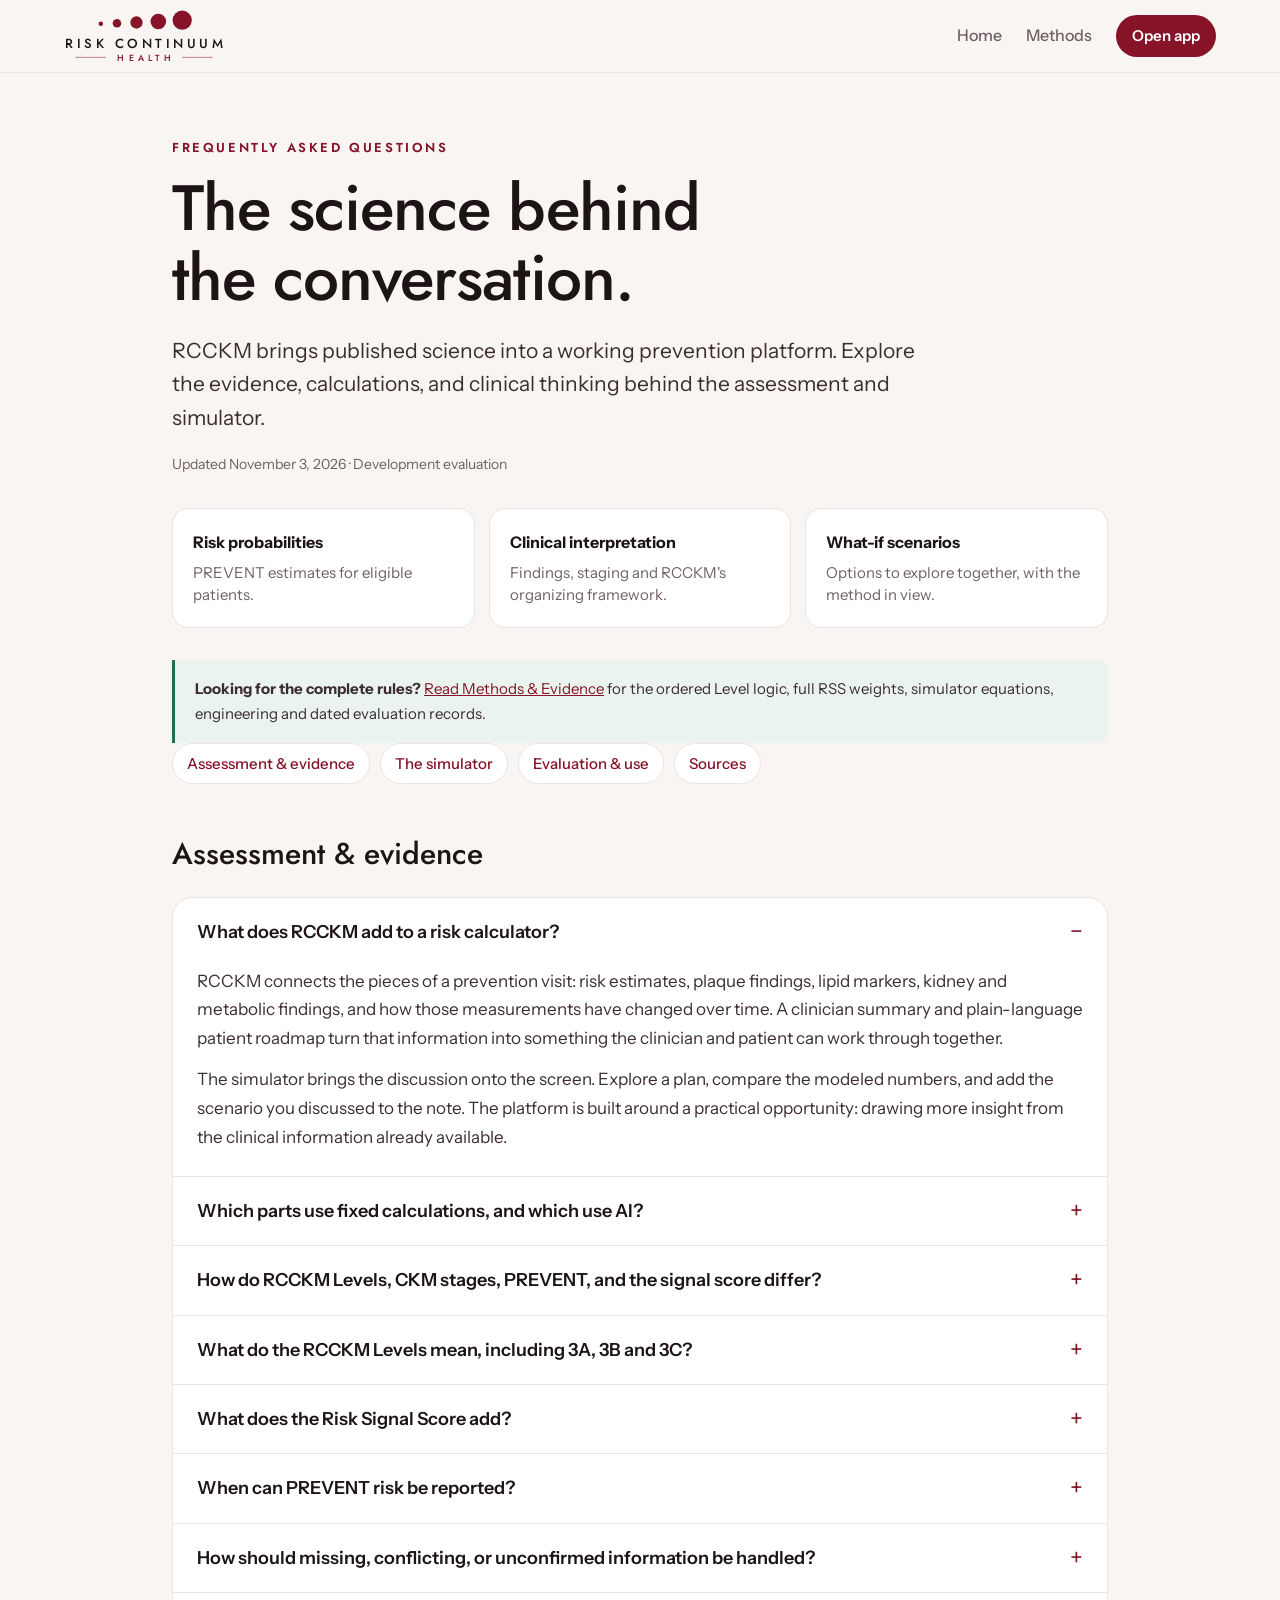
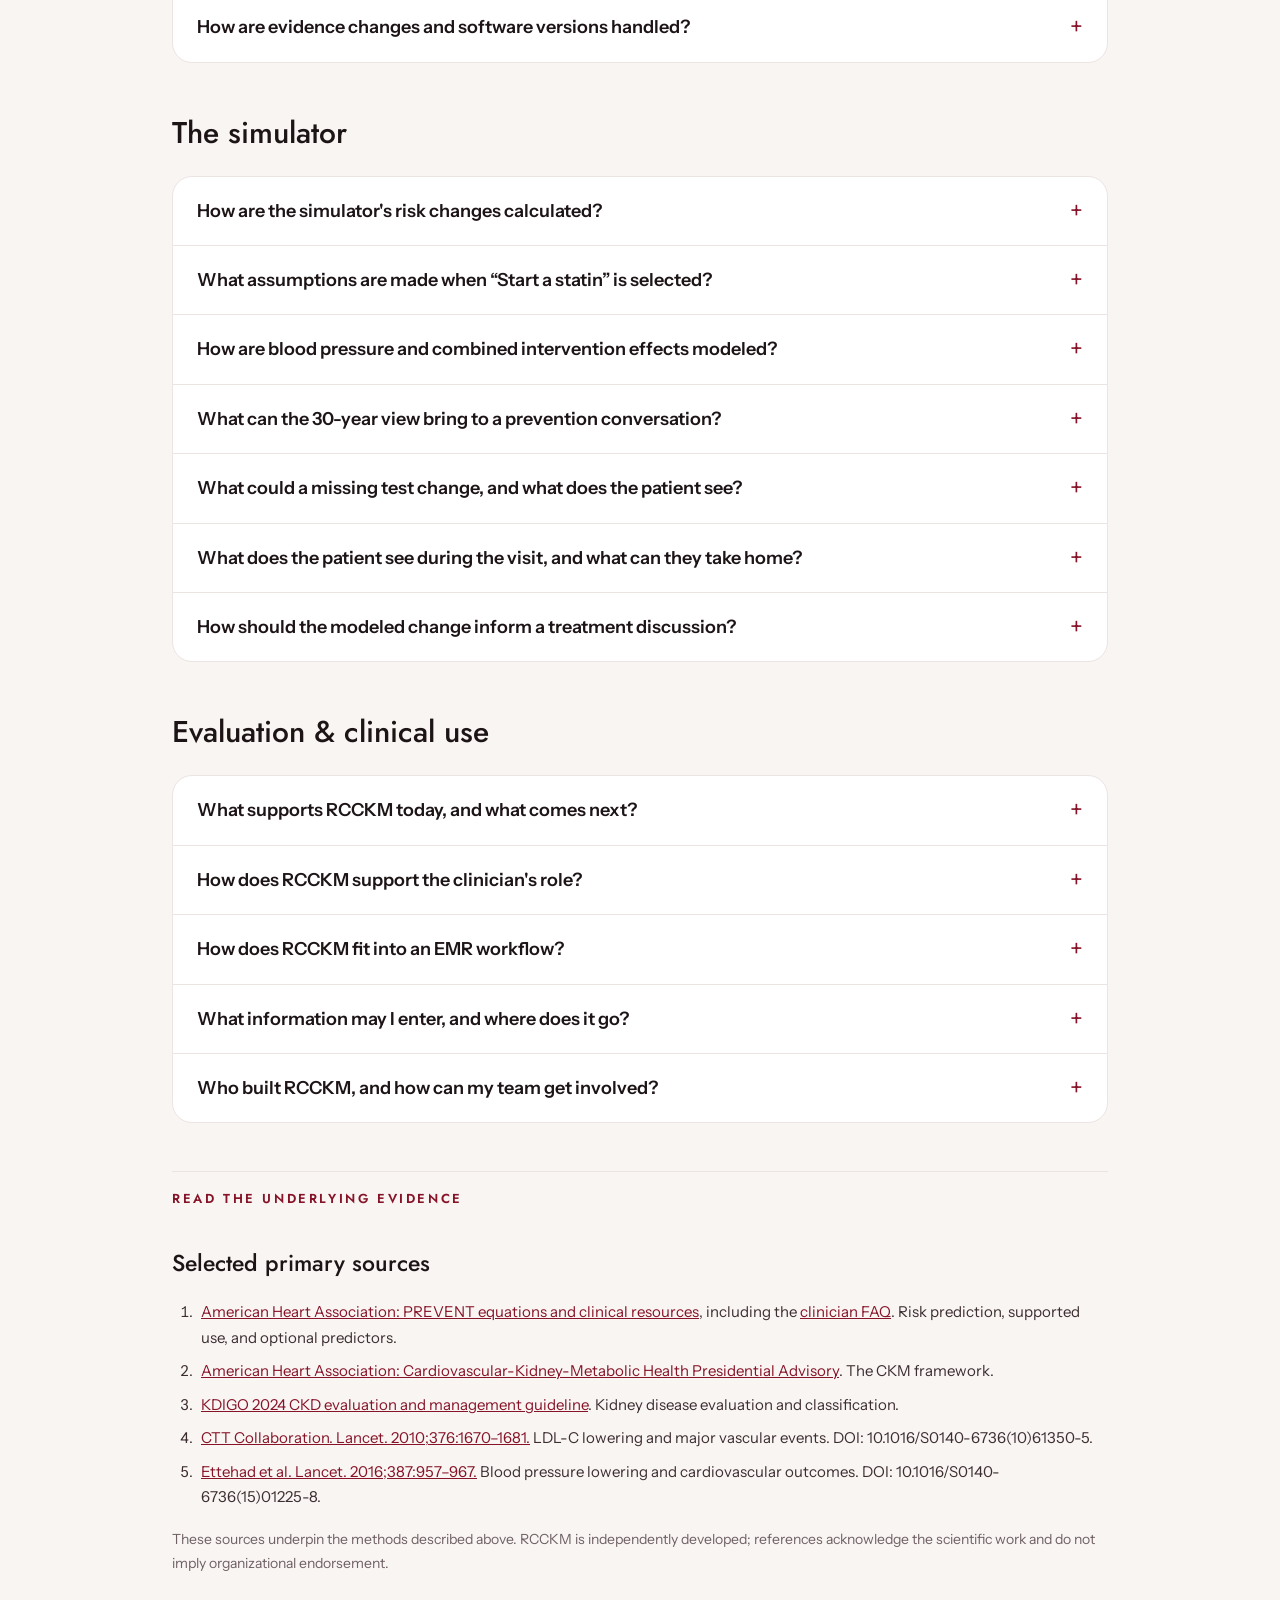
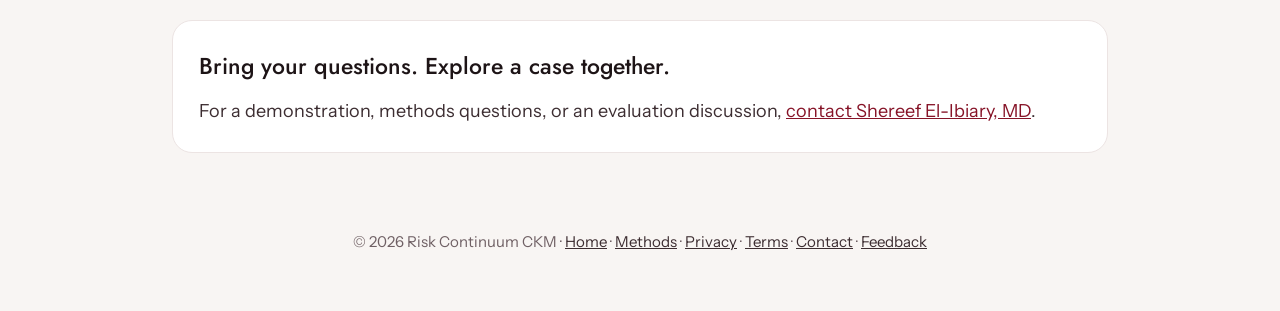
==== faq.html @ e8cc7b42 "Showcase the patient view; refresh methods v1.3 and fix stale copy Landing page - New "Show patient"" ====
<!DOCTYPE html>
<html lang="en">
<head>
  <meta charset="UTF-8" />
  <meta name="viewport" content="width=device-width, initial-scale=1.0" />
  <title>FAQs: Methods, Evidence &amp; Clinical Use · Risk Continuum CKM</title>
  <meta name="description" content="How RCCKM calculates risk, models prevention scenarios, handles missing information, and supports clinician review. Sources, assumptions and the current evaluation status." />
  <meta name="theme-color" content="#F8F5F3" />
  <link rel="icon" href="assets/brand/risk-continuum/favicon.svg" type="image/svg+xml" />
  <link rel="icon" href="assets/brand/risk-continuum/favicon-32.png" sizes="32x32" type="image/png" />
  <link rel="apple-touch-icon" href="assets/brand/risk-continuum/apple-touch-icon.png" />
  <link rel="preconnect" href="https://fonts.googleapis.com" />
  <link rel="preconnect" href="https://fonts.gstatic.com" crossorigin />
  <link href="https://fonts.googleapis.com/css2?family=Jost:wght@400;500;600&amp;family=Instrument+Sans:wght@400;500;600;700&amp;display=swap" rel="stylesheet" />
  <link rel="stylesheet" href="legal.css" />
  <link rel="stylesheet" href="faq.css" />
  <script src="faq.js" defer></script>
</head>
<body>
<header class="top">
  <div class="wrap">
    <a href="/" aria-label="Risk Continuum Health home"><svg class="logo" viewBox="0 0 900 300" aria-hidden="true"><use href="#rc-logo"/></svg></a>
    <nav aria-label="Main navigation"><a class="back" href="/">Home</a><a class="back" href="methods.html">Methods</a><a class="open-app" href="https://app.riskcontinuum.health/">Open app</a></nav>
  </div>
</header>

<main class="faq-main">
  <div class="faq-intro">
    <p class="eyebrow">Frequently asked questions</p>
    <h1>The science behind<br />the conversation.</h1>
    <p class="lede">RCCKM brings published science into a working prevention platform. Explore the evidence, calculations, and clinical thinking behind the assessment and simulator.</p>
    <p class="faq-updated">Updated November 3, 2026 · Development evaluation</p>
  </div>
  <div class="faq-map" aria-label="Three complementary views">
    <div><b>Risk probabilities</b><p>PREVENT estimates for eligible patients.</p></div>
    <div><b>Clinical interpretation</b><p>Findings, staging and RCCKM's organizing framework.</p></div>
    <div><b>What-if scenarios</b><p>Options to explore together, with the method in view.</p></div>
  </div>
  <aside class="faq-note"><strong>Looking for the complete rules?</strong> <a href="methods.html">Read Methods &amp; Evidence</a> for the ordered Level logic, full RSS weights, simulator equations, engineering and dated evaluation records.</aside>
  <nav class="faq-jump" aria-label="FAQ topics"><a href="#assessment">Assessment &amp; evidence</a><a href="#simulator">The simulator</a><a href="#clinical-use">Evaluation &amp; use</a><a href="#sources">Sources</a></nav>

  <section class="faq-group" id="assessment" aria-labelledby="assessment-heading">
    <h2 id="assessment-heading">Assessment &amp; evidence</h2>
    <div class="faq-list">
      <details id="what-rcckm-adds" open>
        <summary>What does RCCKM add to a risk calculator?</summary>
        <div class="faq-answer"><p>RCCKM connects the pieces of a prevention visit: risk estimates, plaque findings, lipid markers, kidney and metabolic findings, and how those measurements have changed over time. A clinician summary and plain-language patient roadmap turn that information into something the clinician and patient can work through together.</p><p>The simulator brings the discussion onto the screen. Explore a plan, compare the modeled numbers, and add the scenario you discussed to the note. The platform is built around a practical opportunity: drawing more insight from the clinical information already available.</p></div>
      </details>
      <details id="deterministic-and-ai">
        <summary>Which parts use fixed calculations, and which use AI?</summary>
        <div class="faq-answer"><p>The core assessment runs on a rule-based parser, published risk equations, and explicit clinical rules. The same confirmed inputs and software version follow the same calculation and decision logic. That makes the assessment reproducible and gives reviewers a defined method to examine.</p><p>Optional AI-generated commentary, such as the Clinical Pearl, adds a separately labeled perspective. Clinicians review that commentary independently, confirm the worksheet, and approve the assessment before using it.</p></div>
      </details>
      <details id="levels-stages-and-risk">
        <summary>How do RCCKM Levels, CKM stages, PREVENT, and the signal score differ?</summary>
        <div class="faq-answer"><p>RCCKM presents complementary views of the patient's prevention picture:</p><ul><li><strong>PREVENT</strong> supplies population-based event probabilities for eligible patients.</li><li><strong>AHA CKM staging</strong> describes the cardiovascular, kidney, and metabolic disease framework.</li><li><strong>KDIGO classification</strong> describes kidney disease using kidney function and albuminuria.</li><li><strong>RCCKM Levels</strong> organize measured disease and actionable findings into the platform's clinical interpretation framework.</li><li><strong>Risk Signal Score (RSS)</strong> makes selected contributors to risk burden visible by giving each a fixed number of points.</li></ul><p>The Levels and RSS are RCCKM-specific frameworks to be evaluated in their own right. Read RSS as a points tally of risk burden and use PREVENT for event probabilities. See the <a href="#source-prevent">PREVENT</a>, <a href="#source-ckm">CKM</a>, and <a href="#source-kdigo">KDIGO</a> sources.</p></div>
      </details>
      <details id="rcckm-categories">
        <summary>What do the RCCKM Levels mean, including 3A, 3B and 3C?</summary>
        <div class="faq-answer">
          <p>A Level names the clinical pattern identified by the engine, as in <strong>Level 3B | Actionable drivers</strong>.</p>
          <table class="category-table">
            <caption>RCCKM Levels and their engine-defined pattern names</caption>
            <thead><tr><th scope="col">Level</th><th scope="col">Pattern, and what it means</th></tr></thead>
            <tbody>
              <tr><th scope="row">1</th><td>No signals found<span class="plain">No early cardiometabolic, kidney or plaque finding on the available data.</span></td></tr>
              <tr><th scope="row">2A</th><td>One early signal<span class="plain">One mild signal, such as A1c 5.7&ndash;6.4% or ApoB 80&ndash;99, or a kidney finding that needs confirming.</span></td></tr>
              <tr><th scope="row">2B</th><td>Several early signals<span class="plain">Two or more mild signals, none yet calling for treatment.</span></td></tr>
              <tr><th scope="row">3A</th><td>High long-term risk<span class="plain">One treatment-relevant factor on its own, such as high 30-year PREVENT risk (ages 30&ndash;59), LDL-C 160&ndash;189, ApoB &ge;120 or current smoking.</span></td></tr>
              <tr><th scope="row">3B</th><td>Actionable drivers<span class="plain">Several actionable drivers together, or a clear treatment pathway such as severe hypercholesterolemia, with no plaque measured.</span></td></tr>
              <tr><th scope="row">3C</th><td>Compounding drivers<span class="plain">The 3B pattern plus diabetes, a kidney finding, or 10-year PREVENT ASCVD &ge;5%.</span></td></tr>
              <tr><th scope="row">4</th><td>Plaque present<span class="plain">Coronary calcium above 0 and below 300.</span></td></tr>
              <tr><th scope="row">5</th><td>Advanced plaque or disease<span class="plain">Clinical ASCVD, heart failure, or coronary calcium of 300 or more.</span></td></tr>
            </tbody>
          </table>
          <p>The landing page uses different demo patients. The 52-year-old woman in the simulator is Level 3B, Actionable drivers. The 58-year-old man in the walkthrough is Level 3C, Compounding drivers. Each sample keeps its own engine-assigned Level.</p>
          <p>PREVENT supplies event probabilities for eligible patients. CKM staging and KDIGO classification use their own frameworks. A Level may remain incomplete when required information is missing; unmeasured plaque remains unmeasured.</p>
        </div>
      </details>
      <details id="risk-signal-score">
        <summary>What does the Risk Signal Score add?</summary>
        <div class="faq-answer"><p>Risk Signal Score (RSS) adds up selected contributors, each worth a fixed number of points. The displayed score equals the sum of the contributors shown, so the clinician can see which findings contribute to the burden summary.</p><p>Use PREVENT for event probabilities. RSS is an RCCKM-specific framework that requires independent evaluation; a score of 12 does not mean a 12% event risk. Review the individual findings, Level, staging and any missing information alongside the score.</p></div>
      </details>
      <details id="prevent-eligibility">
        <summary>When can PREVENT risk be reported?</summary>
        <div class="faq-answer"><p>PREVENT supports primary prevention assessment in eligible adults. RCCKM supports 10-year estimates at ages 30–79 and 30-year estimates at ages 30–59, when the required inputs and clinical eligibility criteria are met.</p><p>For known cardiovascular disease, established heart failure, or CAC of at least 300, RCCKM's eligibility rules direct attention to the disease context and withhold PREVENT. Clinicians confirm eligibility against the <a href="#source-prevent">AHA's full guidance</a>, including exclusions beyond those represented in the software.</p><p>Measured disease remains central to the assessment. Plaque and other established disease findings retain their clinical importance alongside any reported risk estimate.</p></div>
      </details>
      <details id="missing-data">
        <summary>How should missing, conflicting, or unconfirmed information be handled?</summary>
        <div class="faq-answer"><p><strong>Unknown ≠ normal.</strong> The worksheet gives clinicians a place to reconcile the chart before assessment. Confirm dates, units, medication use, smoking status, diabetes history, and any displayed assumptions. Parser proposals need that review because chart text can be incomplete, conflicting, or misread.</p><p>Missing UACR, unmeasured CAC, and an unconfirmed diagnosis each carry their own meaning. The assessment may identify an information gap or leave an output incomplete. For kidney findings, the clinician also confirms chronicity and context before establishing CKD. Reconciliation is an active part of the clinical workflow.</p></div>
      </details>
      <details id="evidence-updates">
        <summary>How are evidence changes and software versions handled?</summary>
        <div class="faq-answer"><p>RCCKM's evidence is curated and its clinical rules are explicit. Evidence updates require review, implementation where appropriate, and checks for changes in calculations, interpretation, and output before adoption.</p><p>The report footer identifies the engine and evidence version, giving reviewers a concrete reference for discussing a result. We welcome questions about the source and reasoning behind a rule: <a href="mailto:shereef@riskcontinuum.health?subject=RCCKM%20evidence%20question">request a methods discussion</a>.</p></div>
      </details>
    </div>
  </section>

  <section class="faq-group" id="simulator" aria-labelledby="simulator-heading">
    <h2 id="simulator-heading">The simulator</h2>
    <div class="faq-list">
      <details id="simulator-method">
        <summary>How are the simulator's risk changes calculated?</summary>
        <div class="faq-answer"><p>The simulator makes two evidence-based approaches visible on screen:</p><ul><li><strong>Trial-derived scenarios:</strong> LDL-C and systolic blood pressure changes apply published relative-effect estimates to baseline PREVENT ASCVD risk, using CTT 2010 and Ettehad 2016.</li><li><strong>Recalculated risk-factor scenarios:</strong> supported changes in smoking status, HbA1c, or UACR rerun the applicable PREVENT equation. These show the modeled risk profile with the selected value; the change is labeled as a recalculation rather than a treatment effect.</li></ul><p>Each scenario also reruns the clinical interpretation. Risk comparisons retain the baseline PREVENT model and diabetes status, with an explanation whenever a change falls outside the model's scope. Trial sources: <a href="#source-ctt">CTT</a> and <a href="#source-bp">Ettehad</a>.</p><p>The patient view goes one step further: it estimates each eligible option on its own, including GLP-1, SGLT2, aspirin and Mediterranean eating where the patient resembles the trial population, with the trial's 95% range. Only statin and blood pressure combine into the main number. The <a href="methods.html#option-estimates">option catalog</a> lists every effect, source and eligibility rule.</p></div>
      </details>
      <details id="statin-assumptions">
        <summary>What assumptions are made when “Start a statin” is selected?</summary>
        <div class="faq-answer"><p>The default starting point is a moderate-intensity statin scenario: LDL-C and non-HDL-C decrease by 35%, and ApoB decreases by 30%. Those assumptions are displayed, and the clinician can explore other lipid values to reflect a different expected response.</p><p>The modeled ASCVD effect scales with the selected LDL-C reduction using CTT's published relative effect of 0.78 per 1 mmol/L, approximately 38.7 mg/dL. If LDL-C is unavailable, a change in non-HDL-C can serve as a labeled proxy. ApoB informs the clinical interpretation; the risk projection uses the lipid effect once, without adding a separate ApoB treatment effect. Actual treatment response is assessed through clinical follow-up. See <a href="#source-ctt">CTT 2010</a>.</p></div>
      </details>
      <details id="combined-effects">
        <summary>How are blood pressure and combined intervention effects modeled?</summary>
        <div class="faq-answer"><p>The blood pressure scenario uses a published relative-effect factor of 0.80 per 10 mmHg of systolic blood pressure reduction, scaled to the selected change. For combined lipid and blood pressure scenarios, RCCKM multiplies the factors and applies the result to baseline survival:</p><p><code>p_plan = 1 − (1 − p_baseline)^combined_factor</code></p><p>Probabilities here are proportions between 0 and 1. The method treats trial relative risks as proportional hazard factors. Applying those effects to a PREVENT baseline, combining them, and extending them across the selected horizon are explicit modeling assumptions. The trials studied different populations and endpoints; the combined projection is an RCCKM scenario for discussion. See <a href="#source-ctt">CTT</a> and <a href="#source-bp">Ettehad</a>.</p></div>
      </details>
      <details id="thirty-year-assumptions">
        <summary>What can the 30-year view bring to a prevention conversation?</summary>
        <div class="faq-answer"><p>The 30-year view gives eligible patients a longer horizon for discussing prevention. A modest short-term estimate can sit alongside a more substantial long-term risk, making both perspectives available during the visit.</p><p>A treatment scenario over 30 years assumes its modeled effect is sustained. CTT's source statin analyses had median follow-up of about five years, so extending those effects is a projection. Adherence, changing health, competing risks, and treatment changes affect how an individual's course unfolds.</p><p>For patients aged 30–59, the statin and blood pressure options in the patient view also carry a projected 30-year benefit, given as a range. It follows Pencina et al. (Circulation 2020): the low end holds the trial effect for 30 years, and for LDL-C lowering the high end uses the larger effect of long exposure reported by Ference et al. (JACC 2018). Under age 50 the patient view opens on 30 years, where 10-year figures undersell treatment; from 50 to 59 it opens on 10 years, with 30 one tap away. See the <a href="methods.html#thirty-year-projection">projection method</a>.</p><p>The timeline links the displayed 10-year and 30-year estimates. Read those points as the estimates; the connecting lines are a visual guide, rather than annual predictions, event timing, or life expectancy. See <a href="#source-prevent">PREVENT</a> and <a href="#source-ctt">CTT</a>.</p></div>
      </details>
      <details id="missing-tests-and-roadmap">
        <summary>What could a missing test change, and what does the patient see?</summary>
        <div class="faq-answer"><p>When a test such as CAC, Lp(a), UACR, ApoB, hsCRP or A1c is missing, the simulator runs the full engine across that test's possible result ranges and shows the resulting Level, lipid action and 10-year ASCVD risk, marking tests whose result could change today's decision.</p><p>The patient roadmap opens with a chart of the patient's PREVENT risk over 10 and 30 years. When the clinician documents a plan, the chart shows the plan's line beside today's, with the risk reduction at each horizon labeled.</p></div>
      </details>
      <details id="patient-view">
        <summary>What does the patient see during the visit, and what can they take home?</summary>
        <div class="faq-answer"><p>From <strong>Try a plan</strong>, the clinician taps <strong>Show patient</strong> and hands over the screen. The patient sees their heart attack and stroke risk as one large number and a curve that bends as options are added, with the options ranked by how much each would lower their own risk. Every option says why it applies to them, for example “Blood pressure 138; goal about 120”, and gives an estimate with its range in people out of 100.</p><p>The patient can add or remove options together with the clinician, switch between 10 and 30 years where PREVENT gives a 30-year risk, and choose <strong>Use this plan</strong> to hand the choice back to the clinician view. <strong>Send to phone</strong> shows a QR code that opens the plan on the patient's own phone: the curve, a 100-person picture, what they chose and the other options. The plan travels inside the link itself. It is not sent to or stored by RCCKM servers and has no name on it.</p></div>
      </details>
      <details id="benefits-and-limits">
        <summary>How should the modeled change inform a treatment discussion?</summary>
        <div class="faq-answer"><p>Use the modeled change to make options concrete, compare scenarios, and invite the patient's priorities into the conversation. The clinician brings the rest of the decision into view: indications, contraindications, adverse effects, tolerability, cost, treatment burden, and patient preferences.</p><p>The clinician simulator models ASCVD scenarios; total CVD stays at the baseline estimate. The patient view adds a separate heart-failure estimate for SGLT2 inhibitors and blood pressure lowering, and shows aspirin's major-bleeding figure from its trials. When an option's range includes no benefit, it reads “Benefit unclear” and states both ends. A change in HbA1c or UACR shows a recalculated risk profile, rather than the full cardiovascular or kidney effect of a particular drug. The scope also excludes estimating statin withdrawal and a complete benefit–harm balance. A lower modeled value is an estimate for discussion, not a guarantee of individual benefit.</p></div>
      </details>
    </div>
  </section>

  <section class="faq-group" id="clinical-use" aria-labelledby="clinical-use-heading">
    <h2 id="clinical-use-heading">Evaluation &amp; clinical use</h2>
    <div class="faq-list">
      <details id="validation-status">
        <summary>What supports RCCKM today, and what comes next?</summary>
        <div class="faq-answer"><p>RCCKM brings published PREVENT equations, established clinical frameworks, and trial evidence into a working assessment, simulator, clinician note, and patient roadmap. Development includes automated calculation checks against the AHA's official PREVENT implementation, clinical output snapshots of 738 synthetic and demo cases, clinical rule and boundary tests, and physician review of every change to clinical output before it merges. These checks support reproducibility and help identify unintended changes within the tested software version and scope.</p><p><strong>The next step is independent clinical evaluation.</strong> Planned questions include agreement with clinical reviewers, usability, decision time, and patient understanding. Evidence that RCCKM improves clinician decisions, workflow efficiency, shared decision making, or patient outcomes has not yet been established in independent prospective studies. PREVENT's published validation supports the source equations; RCCKM's interpretations and simulator assumptions require their own evaluation.</p><p class="faq-note">Current phase: early access, with a working platform and a clear path toward clinical evaluation. We welcome clinicians and research partners interested in helping build that evidence.</p></div>
      </details>
      <details id="clinician-role">
        <summary>How does RCCKM support the clinician's role?</summary>
        <div class="faq-answer"><p>RCCKM puts the inputs, interpretation, and discussion in a form the clinician can review and use. Confirm the values and dates, medication status, history, eligibility, staging, and reasoning behind the proposed actions, then bring that assessment into the full clinical picture.</p><p>The clinician approves the note and patient roadmap and makes the decisions about diagnoses, codes, prescriptions, targets, and follow-up. “Risk Reduction Discussed” captures the modeled scenario you explored. Clinical decisions and treatment orders stay with the treating clinician. The intended setting is prevention support and education.</p></div>
      </details>
      <details id="emr-workflow">
        <summary>How does RCCKM fit into an EMR workflow?</summary>
        <div class="faq-answer"><p>The current workflow begins with chart text or manual worksheet entry. A rule-based parser proposes values for confirmation. After reviewing the assessment, the clinician can copy the note into the EMR and print or copy the patient roadmap.</p><p>That makes the current workflow available across EMR systems through text entry and copy-and-paste. RCCKM is developed as a reusable clinical decision-support engine. Platform teams and health systems can discuss evaluating it within their existing workflows. Direct EMR connectivity requires separate implementation, institutional approvals and agreements; the public demonstration currently uses de-identified chart text and clinician-controlled transfer.</p></div>
      </details>
      <details id="privacy-and-ai">
        <summary>What information may I enter, and where does it go?</summary>
        <div class="faq-answer"><p>RCCKM doesn&rsquo;t need patient identifiers: leave out names, dates of birth, medical record numbers and contact details, and the app flags any it finds before parsing. RCCKM runs in your browser: chart text and worksheet values are assessed on your device and are not sent to our servers, and reports are made on your device too. They are held only in the open page and cleared when it closes or after inactivity. See the <a href="privacy.html">Privacy Policy</a>.</p><p>The optional Clinical Pearl is the one exception, and only when you ask: it shows you the exact de-identified summary (no chart text, dates or identifiers) and sends it to an outside AI provider when you choose Send. Account and usage analytics are described separately in the policy. RCCKM does not currently offer business associate agreements for identifiable clinical data. Review the current policy before use.</p></div>
      </details>
      <details id="independence-and-review">
        <summary>Who built RCCKM, and how can my team get involved?</summary>
        <div class="faq-answer"><p>RCCKM is independently developed by Risk Continuum Health LLC, led by Shereef El-Ibiary, MD, a practicing internist in Greenville, South Carolina. The platform grew from the everyday opportunity to connect cardiovascular, kidney, and metabolic information and turn it into a useful prevention conversation.</p><p>Clinicians, researchers, and health systems are invited to see a demonstration on their own de-identified cases or discuss a structured evaluation. Areas of interest include clinical concordance, input accuracy, usability, decision time, and patient understanding. <a href="mailto:shereef@riskcontinuum.health?subject=RCCKM%20clinical%20evaluation">Contact Shereef El-Ibiary, MD</a> to start the conversation.</p></div>
      </details>
    </div>
  </section>

  <section class="faq-sources" id="sources" aria-labelledby="sources-heading">
    <p class="eyebrow">Read the underlying evidence</p>
    <h2 id="sources-heading">Selected primary sources</h2>
    <ol>
      <li id="source-prevent"><a href="https://professional.heart.org/en/guidelines-and-statements/about-prevent-calculator">American Heart Association: PREVENT equations and clinical resources</a>, including the <a href="https://professional.heart.org/-/media/PHD-Files/Guidelines-and-Statements/PREVENT/PREVENT-FAQs-FINAL.pdf?sc_lang=en">clinician FAQ</a>. Risk prediction, supported use, and optional predictors.</li>
      <li id="source-ckm"><a href="https://professional.heart.org/en/science-news/cardiovascular-kidney-metabolic-health-a-presidential-advisory">American Heart Association: Cardiovascular-Kidney-Metabolic Health Presidential Advisory</a>. The CKM framework.</li>
      <li id="source-kdigo"><a href="https://kdigo.org/guidelines/ckd-evaluation-and-management/">KDIGO 2024 CKD evaluation and management guideline</a>. Kidney disease evaluation and classification.</li>
      <li id="source-ctt"><a href="https://pubmed.ncbi.nlm.nih.gov/21067804/">CTT Collaboration. Lancet. 2010;376:1670–1681.</a> LDL-C lowering and major vascular events. DOI: 10.1016/S0140-6736(10)61350-5.</li>
      <li id="source-bp"><a href="https://pubmed.ncbi.nlm.nih.gov/26724178/">Ettehad et al. Lancet. 2016;387:957–967.</a> Blood pressure lowering and cardiovascular outcomes. DOI: 10.1016/S0140-6736(15)01225-8.</li>
    </ol>
    <p class="faq-updated">These sources underpin the methods described above. RCCKM is independently developed; references acknowledge the scientific work and do not imply organizational endorsement.</p>
  </section>
  <aside class="faq-contact" aria-labelledby="contact-heading"><h2 id="contact-heading">Bring your questions. Explore a case together.</h2><p>For a demonstration, methods questions, or an evaluation discussion, <a href="mailto:shereef@riskcontinuum.health?subject=RCCKM%20methods%20and%20evaluation">contact Shereef El-Ibiary, MD</a>.</p></aside>
</main>

<footer class="wrap foot"><p>&copy; 2026 Risk Continuum CKM · <a href="/">Home</a> · <a href="methods.html">Methods</a> · <a href="privacy.html">Privacy</a> · <a href="terms.html">Terms</a> · <a href="mailto:shereef@riskcontinuum.health">Contact</a> · <a href="#feedback" data-feedback>Feedback</a></p></footer>
<svg width="0" height="0" style="position:absolute" aria-hidden="true" focusable="false">
  <symbol id="rc-logo" viewBox="0 0 900 300">
    <g fill="#861327" transform="translate(-44.2 -46) scale(.675)">
      <circle cx="372.25" cy="190.75" r="18.75"/><circle cx="507" cy="186.5" r="35.5"/><circle cx="669.5" cy="180.5" r="51.25"/><circle cx="851.5" cy="172" r="64.75"/><circle cx="1050.5" cy="161.25" r="80"/>
    </g>
    <text x="450" y="218" text-anchor="middle" textLength="884" lengthAdjust="spacing" font-family="Jost, 'Instrument Sans', sans-serif" font-size="74" font-weight="500" fill="#1D1416">RISK CONTINUUM</text>
    <line x1="64" x2="236" y1="272" y2="272" stroke="#861327" stroke-width="3"/>
    <line x1="664" x2="836" y1="272" y2="272" stroke="#861327" stroke-width="3"/>
    <text x="450" y="291" text-anchor="middle" textLength="300" lengthAdjust="spacing" font-family="Jost, 'Instrument Sans', sans-serif" font-size="50" font-weight="500" fill="#861327">HEALTH</text>
  </symbol>
</svg>
<script src="contact.js" defer></script>
<script src="forms.js" defer></script>
<script src="rcckm-analytics.js" defer></script>
</body>
</html>
---- legal.css ----
/* Shared styles for privacy.html and terms.html; tokens match landing.html (light theme). */
:root {
  --bg: #F8F5F3; --surface: #FFFFFF; --ink: #1D1416; --body: #3C2D31; --muted: #6F6064;
  --line: #ECE4E3; --accent: #861327;
  --display: "Jost", "Instrument Sans", system-ui, sans-serif;
  --ui: "Instrument Sans", system-ui, -apple-system, "Segoe UI", sans-serif;
}
*, *::before, *::after { box-sizing: border-box; margin: 0; padding: 0; }
body { font-family: var(--ui); font-size: 18px; line-height: 1.7; color: var(--body); background: var(--bg); -webkit-font-smoothing: antialiased; }
a { color: var(--accent); }
.wrap { max-width: 820px; margin: 0 auto; padding: 0 24px; }
.top { position: sticky; top: 0; background: rgba(248, 245, 243, .9); backdrop-filter: blur(12px); -webkit-backdrop-filter: blur(12px); border-bottom: 1px solid var(--line); }
.top .wrap { display: flex; align-items: center; justify-content: space-between; height: 72px; max-width: 1200px; }
.logo { display: block; width: 160px; height: auto; }
.back { font-size: 16px; font-weight: 500; text-decoration: none; color: var(--muted); }
.back:hover { color: var(--accent); }
.doc { background: var(--surface); border: 1px solid var(--line); border-radius: 24px; margin-top: 48px; padding: 56px 56px 48px; box-shadow: 0 1px 2px rgba(45,12,20,.04), 0 24px 60px -36px rgba(45,12,20,.25); }
.eyebrow { font-family: var(--display); font-size: 13px; font-weight: 600; letter-spacing: .2em; text-transform: uppercase; color: var(--accent); }
h1 { font-family: var(--display); font-weight: 500; font-size: clamp(34px, 5vw, 48px); line-height: 1.1; color: var(--ink); margin: 10px 0 6px; letter-spacing: -0.015em; }
.updated { font-size: 15px; color: var(--muted); margin-bottom: 28px; }
h2 { font-family: var(--display); font-weight: 500; font-size: 23px; color: var(--ink); margin: 34px 0 10px; }
p + p { margin-top: 12px; }
ul { margin: 6px 0 0 22px; }
li + li { margin-top: 8px; }
.foot { padding: 32px 24px 56px; font-size: 15px; color: var(--muted); text-align: center; }
.foot a { color: var(--body); }
@media (max-width: 640px) {
  body { font-size: 17px; }
  .wrap { padding: 0 16px; }
  .doc { margin-top: 24px; padding: 32px 22px; border-radius: 18px; }
  .logo { width: 128px; }
}
---- faq.css ----
/* FAQ styles share the public site's fonts, colors and logo. */
html { scroll-behavior: smooth; scroll-padding-top: 100px; }
.top { z-index: 10; }
.top nav { display: flex; align-items: center; gap: 24px; }
.top .open-app { color: #fff; background: var(--accent); border-radius: 999px; padding: 8px 16px; text-decoration: none; font-size: 15px; font-weight: 600; }
@media (max-width: 640px) {
  .top nav { gap: 12px; }
  .top .back, .top .open-app { font-size: 13px; }
  .top .open-app { padding: 8px 12px; }
  .top .logo { width: 110px; }
}
.faq-main { max-width: 1000px; margin: 0 auto; padding: 64px 32px 32px; }
.faq-intro { max-width: 750px; }
.faq-intro h1 { font-size: clamp(40px, 6vw, 64px); margin: 14px 0 20px; }
.faq-intro .lede { font-size: 21px; line-height: 1.6; }
.faq-updated { color: var(--muted); font-size: 14px; margin-top: 18px; }
.faq-map { display: grid; grid-template-columns: repeat(3, minmax(0, 1fr)); gap: 14px; margin: 32px 0; }
.faq-map div { background: var(--surface); border: 1px solid var(--line); border-radius: 16px; padding: 20px; }
.faq-map b { display: block; color: var(--ink); font-size: 16px; }
.faq-map p { font-size: 15px; line-height: 1.5; color: var(--muted); margin-top: 5px; }
.faq-jump { display: flex; flex-wrap: wrap; gap: 10px; margin-bottom: 44px; }
.faq-jump a { text-decoration: none; font-size: 15px; font-weight: 500; padding: 7px 14px; border: 1px solid var(--line); border-radius: 999px; background: var(--surface); }
.faq-jump a:hover { border-color: var(--accent); }
.faq-group { margin: 44px 0; }
.faq-group h2 { font-size: 30px; margin-bottom: 18px; }
.faq-list { background: var(--surface); border: 1px solid var(--line); border-radius: 20px; overflow: hidden; }
.faq-list details + details { border-top: 1px solid var(--line); }
.faq-list summary { display: flex; align-items: flex-start; justify-content: space-between; gap: 24px; cursor: pointer; padding: 21px 24px; color: var(--ink); font-size: 18px; font-weight: 600; line-height: 1.45; list-style: none; }
.faq-list summary::-webkit-details-marker { display: none; }
.faq-list summary::after { content: "+"; font-size: 24px; line-height: 1.1; font-weight: 400; color: var(--accent); flex: none; }
.faq-list details[open] > summary::after { content: "−"; }
.faq-list summary:hover { background: #fbf8f7; }
.faq-answer { padding: 0 24px 24px; font-size: 17px; line-height: 1.7; max-width: 85ch; }
.faq-answer ul { margin-top: 10px; }
.faq-answer p + p, .faq-answer ul + p { margin-top: 12px; }
.faq-answer strong { color: var(--ink); }
.faq-answer code { font-family: ui-monospace, monospace; font-size: .88em; overflow-wrap: anywhere; }
.faq-note { padding: 16px 20px; margin-top: 20px; background: #eaf3ed; border-left: 3px solid #1e7148; border-radius: 0 12px 12px 0; font-size: 15px; }
.faq-sources { border-top: 1px solid var(--line); padding-top: 16px; margin-top: 48px; }
.faq-sources ol { margin: 16px 0 0 24px; font-size: 15px; }
.faq-sources li { padding-left: 5px; scroll-margin-top: 100px; }
.faq-contact { margin: 44px 0 12px; border-radius: 20px; padding: 26px; background: var(--surface); border: 1px solid var(--line); }
.faq-contact h2 { margin-top: 0; }
a:focus-visible, summary:focus-visible { outline: 3px solid var(--accent); outline-offset: 4px; border-radius: 6px; }
.faq-list details { scroll-margin-top: 100px; }
@media (max-width: 640px) {
  .faq-main { padding: 36px 16px 20px; }
  .faq-intro .lede { font-size: 18px; }
  .faq-map { grid-template-columns: 1fr; gap: 10px; }
  .faq-map div { padding: 16px 18px; }
  .faq-group h2 { font-size: 26px; }
  .faq-list summary { padding: 18px; font-size: 17px; gap: 16px; }
  .faq-answer { padding: 0 18px 20px; font-size: 16px; }
  .top nav { gap: 12px; }
  .top .back { font-size: 14px; }
  .top .open-app { font-size: 13px; padding: 7px 12px; }
  .faq-contact { padding: 22px; }
}
@media (prefers-reduced-motion: reduce) { html { scroll-behavior: auto; } }
@media print {
  .top, .faq-jump, .faq-contact, .foot { display: none; }
  body { background: #fff; font-size: 11pt; }
  .faq-main { max-width: none; padding: 0; }
  .faq-list { border: 0; overflow: visible; }
  .faq-list summary { padding: 16px 0 8px; }
  .faq-list summary::after { display: none; }
  .faq-list details > .faq-answer { display: block; padding: 0 0 12px; }
  .faq-list details::details-content { content-visibility: visible; }
  .faq-answer { font-size: 11pt; }
  a { color: inherit; }
}

/* Category patterns remain readable in the expanded FAQ on narrow screens. */
.category-table { width: 100%; border-collapse: collapse; margin: 18px 0; font-size: 16px; }
.category-table caption { text-align: left; font-size: 14px; color: var(--muted); margin-bottom: 8px; }
.category-table th, .category-table td { text-align: left; vertical-align: top; padding: 9px 10px; border-bottom: 1px solid var(--line); overflow-wrap: anywhere; }
.category-table thead th { color: var(--ink); background: #f8f3f2; }
.category-table th:first-child { width: 8ch; white-space: nowrap; }
.category-table tbody th { color: var(--accent); }
.category-table td .plain { display: block; margin-top: 3px; font-size: 14px; line-height: 1.45; color: var(--muted); }
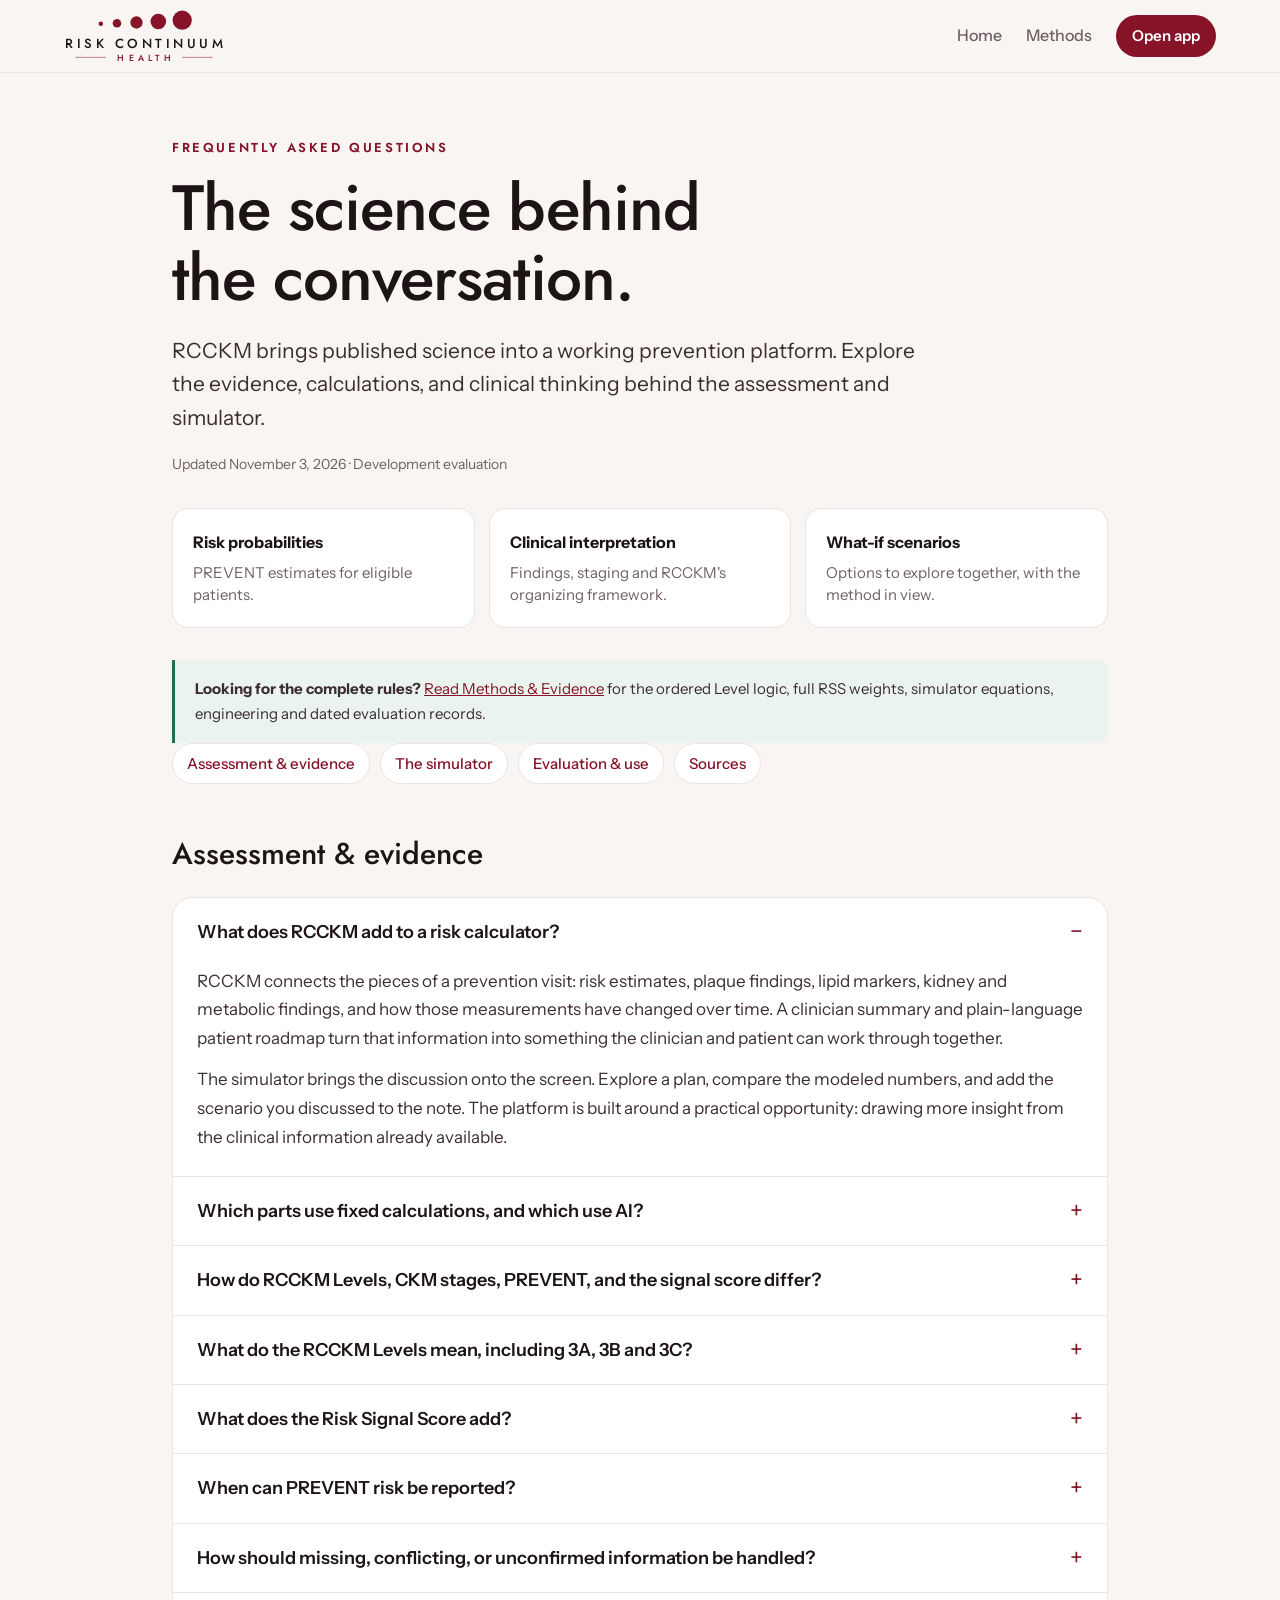
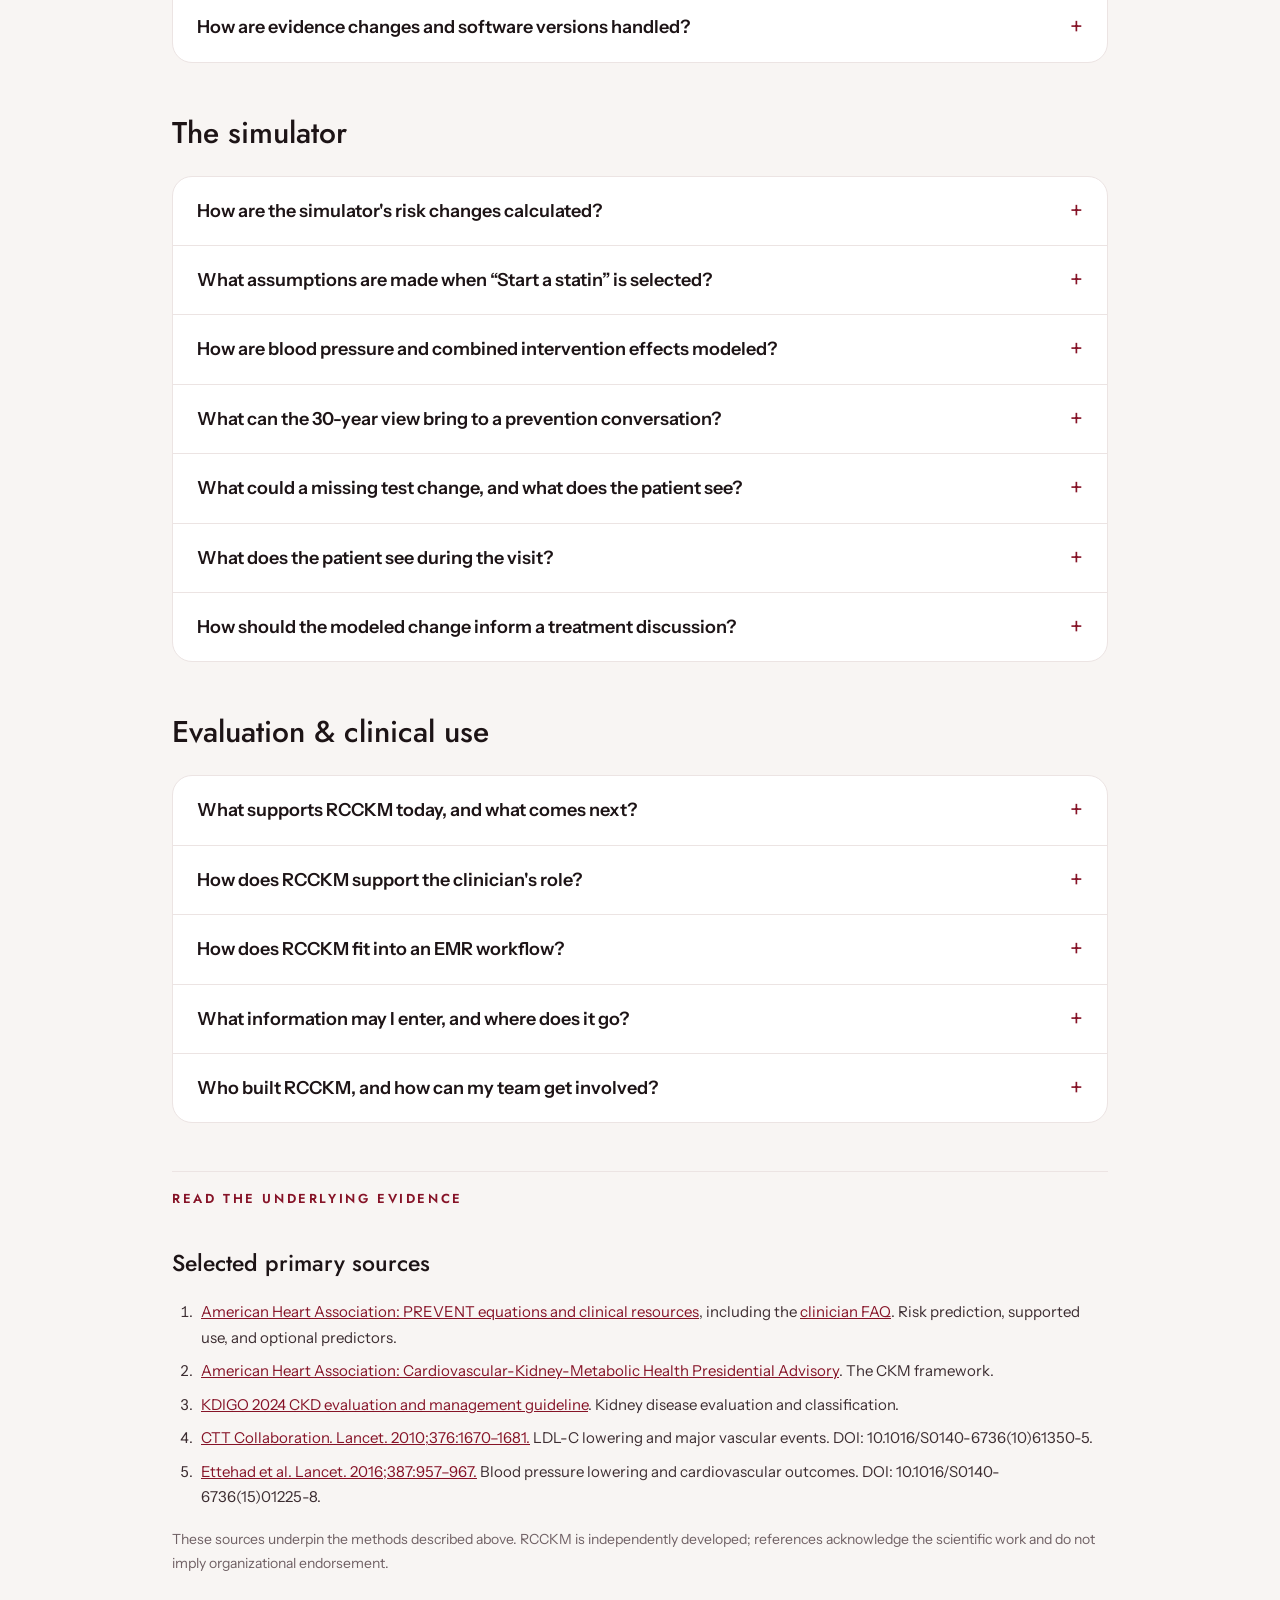
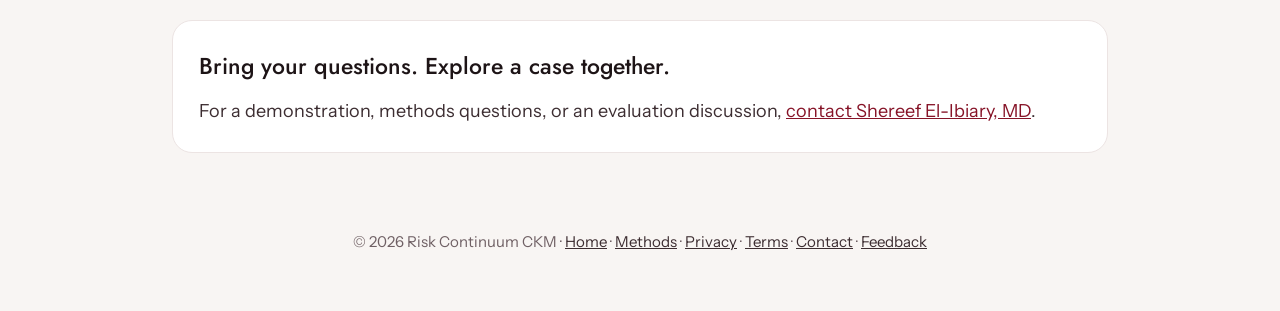
==== commit 06499fd4: "Dial down take-home: off the hero line, no phone mockup, quieter last step The hero lede no longer m" ====
--- a/faq.html
+++ b/faq.html
@@ -119,8 +119,8 @@
         <div class="faq-answer"><p>When a test such as CAC, Lp(a), UACR, ApoB, hsCRP or A1c is missing, the simulator runs the full engine across that test's possible result ranges and shows the resulting Level, lipid action and 10-year ASCVD risk, marking tests whose result could change today's decision.</p><p>The patient roadmap opens with a chart of the patient's PREVENT risk over 10 and 30 years. When the clinician documents a plan, the chart shows the plan's line beside today's, with the risk reduction at each horizon labeled.</p></div>
       </details>
       <details id="patient-view">
-        <summary>What does the patient see during the visit, and what can they take home?</summary>
-        <div class="faq-answer"><p>From <strong>Try a plan</strong>, the clinician taps <strong>Show patient</strong> and hands over the screen. The patient sees their heart attack and stroke risk as one large number and a curve that bends as options are added, with the options ranked by how much each would lower their own risk. Every option says why it applies to them, for example “Blood pressure 138; goal about 120”, and gives an estimate with its range in people out of 100.</p><p>The patient can add or remove options together with the clinician, switch between 10 and 30 years where PREVENT gives a 30-year risk, and choose <strong>Use this plan</strong> to hand the choice back to the clinician view. <strong>Send to phone</strong> shows a QR code that opens the plan on the patient's own phone: the curve, a 100-person picture, what they chose and the other options. The plan travels inside the link itself. It is not sent to or stored by RCCKM servers and has no name on it.</p></div>
+        <summary>What does the patient see during the visit?</summary>
+        <div class="faq-answer"><p>From <strong>Try a plan</strong>, the clinician taps <strong>Show patient</strong> and hands over the screen. The patient sees their heart attack and stroke risk as one large number and a curve that bends as options are added, with the options ranked by how much each would lower their own risk. Every option says why it applies to them, for example “Blood pressure 138; goal about 120”, and gives an estimate with its range in people out of 100.</p><p>The patient can add or remove options together with the clinician, switch between 10 and 30 years where PREVENT gives a 30-year risk, and choose <strong>Use this plan</strong> to hand the choice back to the clinician view. If the patient wants a copy, <strong>Send to phone</strong> shows a QR code that opens the plan on their phone. The plan travels inside the link; it is not stored by RCCKM servers and has no name on it.</p></div>
       </details>
       <details id="benefits-and-limits">
         <summary>How should the modeled change inform a treatment discussion?</summary>
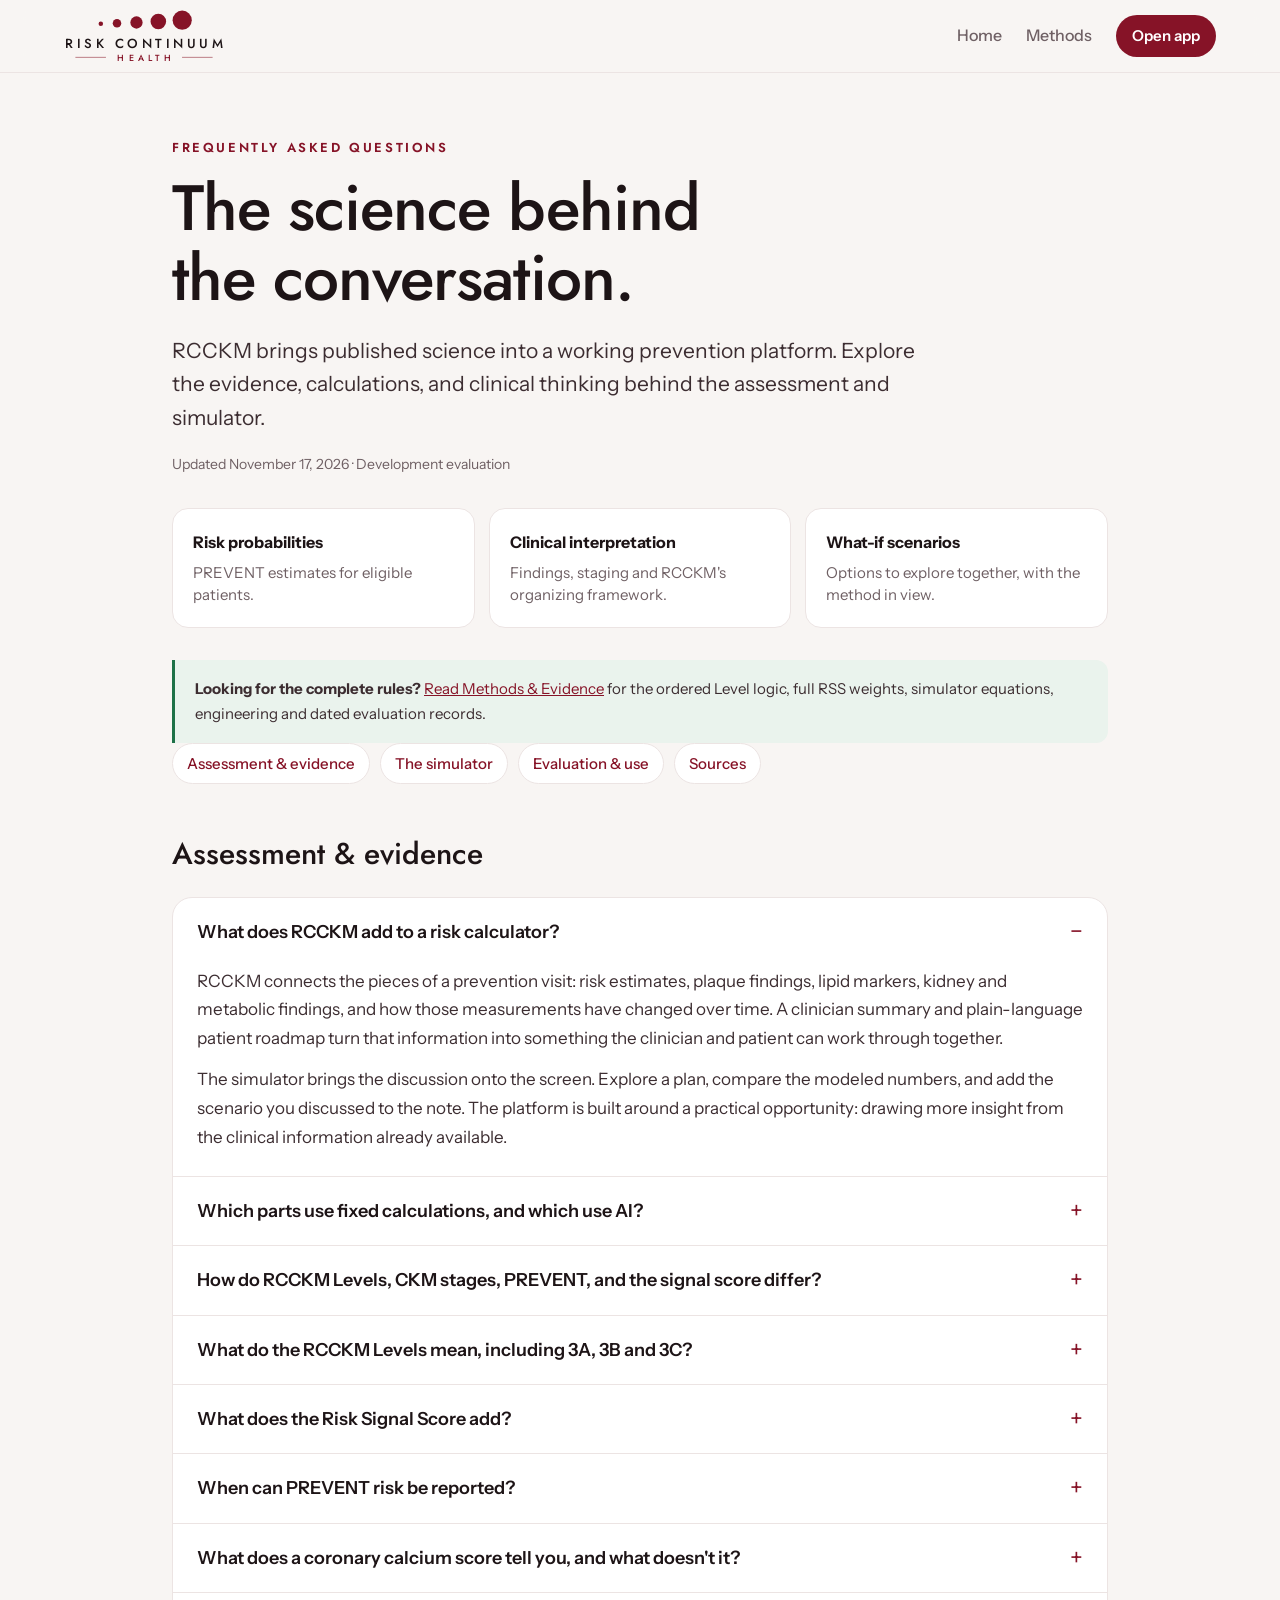
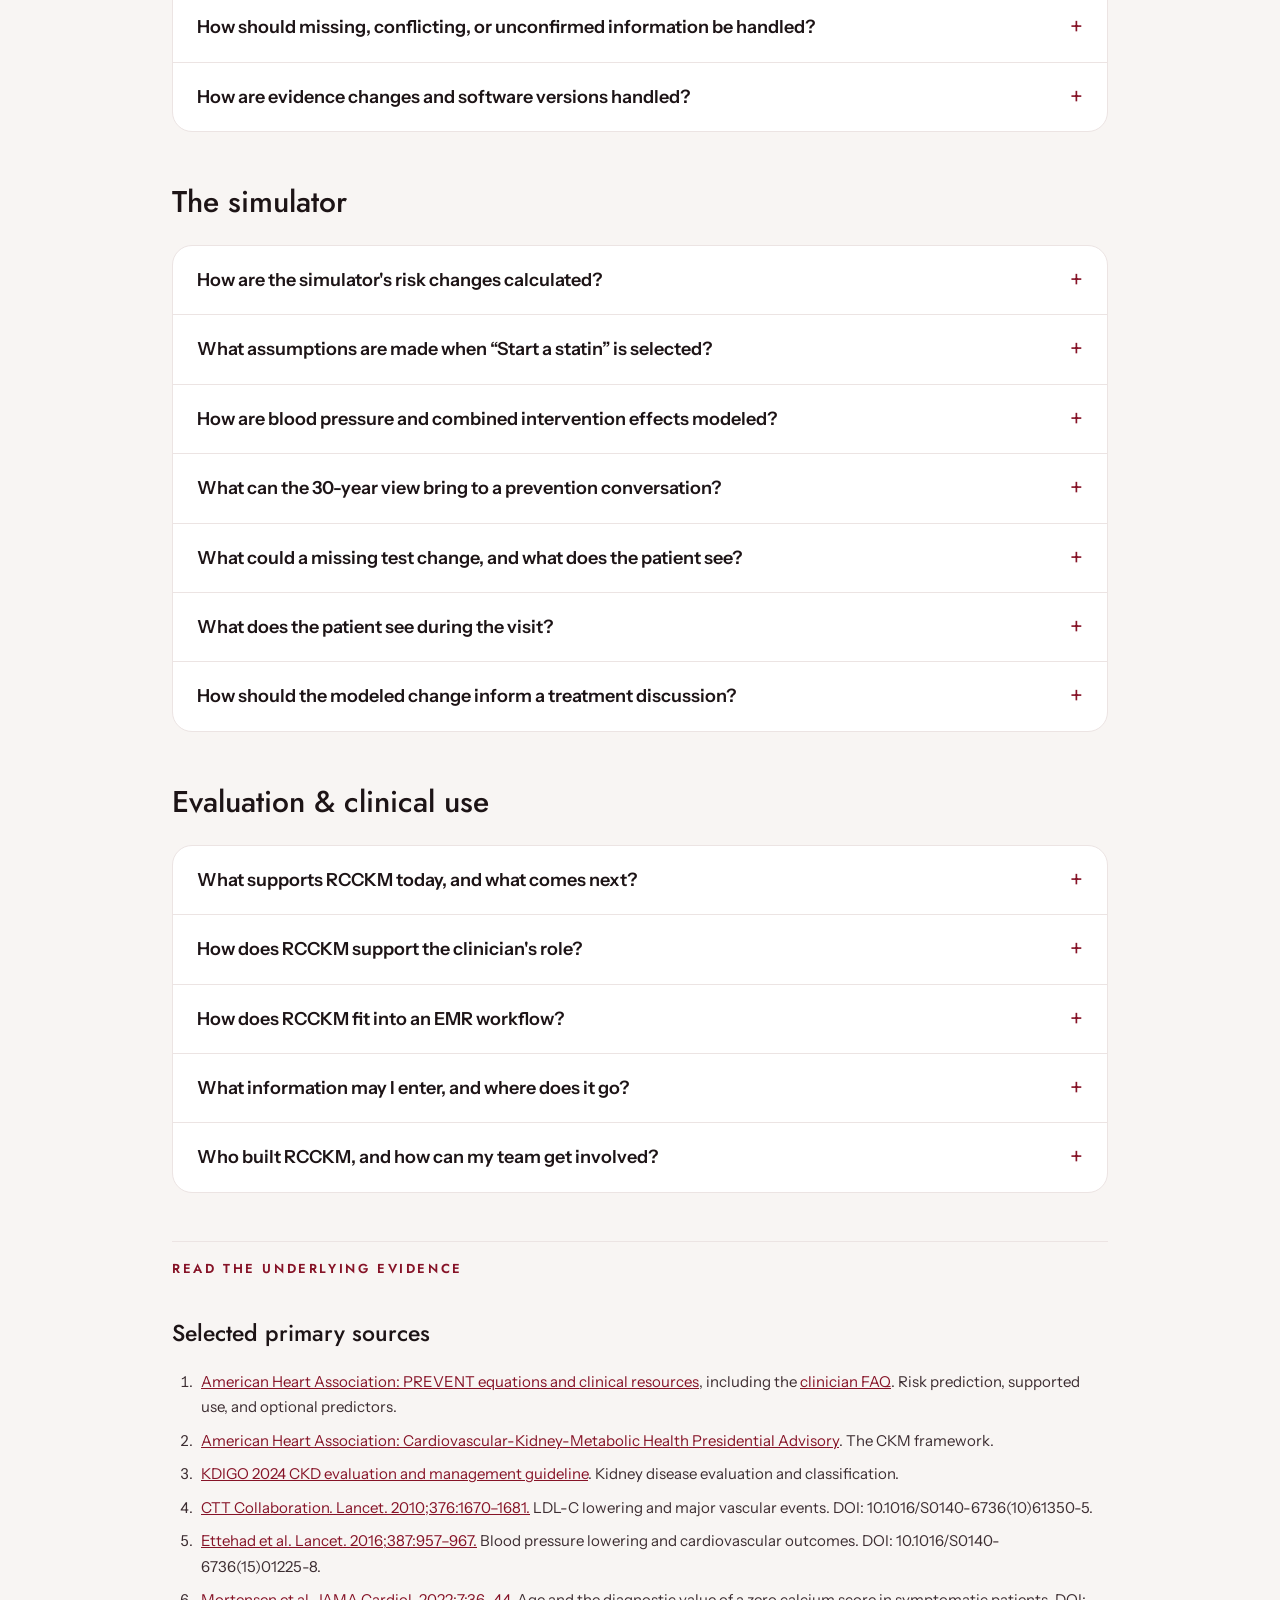
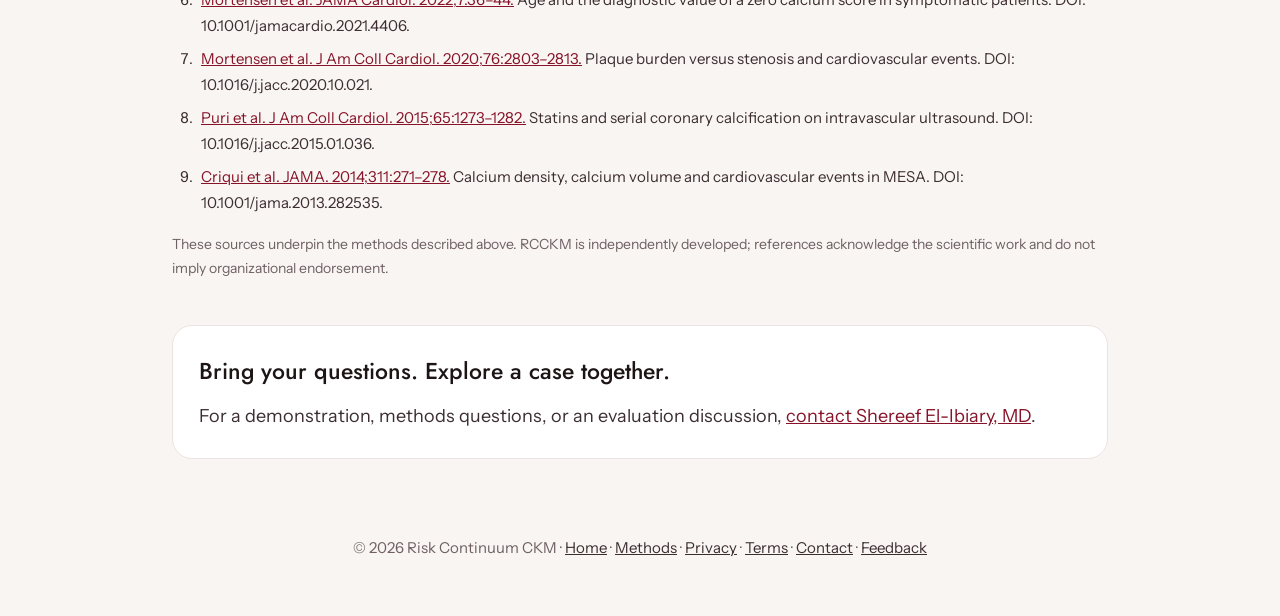
==== commit d0d6df54: "FAQ: add entry on what a coronary calcium score does and doesn't show Covers CAC 0 vs no plaque, pla" ====
--- a/faq.html
+++ b/faq.html
@@ -29,7 +29,7 @@
     <p class="eyebrow">Frequently asked questions</p>
     <h1>The science behind<br />the conversation.</h1>
     <p class="lede">RCCKM brings published science into a working prevention platform. Explore the evidence, calculations, and clinical thinking behind the assessment and simulator.</p>
-    <p class="faq-updated">Updated November 3, 2026 · Development evaluation</p>
+    <p class="faq-updated">Updated November 17, 2026 · Development evaluation</p>
   </div>
   <div class="faq-map" aria-label="Three complementary views">
     <div><b>Risk probabilities</b><p>PREVENT estimates for eligible patients.</p></div>
@@ -84,6 +84,10 @@
         <summary>When can PREVENT risk be reported?</summary>
         <div class="faq-answer"><p>PREVENT supports primary prevention assessment in eligible adults. RCCKM supports 10-year estimates at ages 30–79 and 30-year estimates at ages 30–59, when the required inputs and clinical eligibility criteria are met.</p><p>For known cardiovascular disease, established heart failure, or CAC of at least 300, RCCKM's eligibility rules direct attention to the disease context and withhold PREVENT. Clinicians confirm eligibility against the <a href="#source-prevent">AHA's full guidance</a>, including exclusions beyond those represented in the software.</p><p>Measured disease remains central to the assessment. Plaque and other established disease findings retain their clinical importance alongside any reported risk estimate.</p></div>
       </details>
+      <details id="calcium-score">
+        <summary>What does a coronary calcium score tell you, and what doesn't it?</summary>
+        <div class="faq-answer"><p>CAC measures calcified coronary plaque. It is one of the strongest tools for estimating longer-term risk, which is why RCCKM uses it to refine Levels and statin decisions. It does not measure total plaque, noncalcified plaque, or how narrow any one artery is.</p><p><strong>CAC of 0 is not the same as no plaque.</strong> Early plaque is often noncalcified, and an artery can narrow before calcium appears. In a large registry of symptomatic patients with obstructive disease, a zero score was far more common in younger adults than in older ones. <a href="#source-cac-age">[6]</a> A zero score generally signals low near-term risk, but it carries less weight in younger patients and in those with strong risk factors.</p><p><strong>Plaque burden and stenosis are different measures.</strong> In the same registry, total calcified plaque burden predicted events better than stenosis itself, and patients with CAC of 0 had low event rates even when a stenosis was present. <a href="#source-cac-burden">[7]</a> How tight one blockage is, how much plaque there is overall, and the chance of a future event are related, but they are not interchangeable.</p><p><strong>A rising score on treatment is not necessarily failure.</strong> Statins can shrink plaque while making the plaque that remains more calcified. <a href="#source-statin-calcium">[8]</a> At the same calcium volume, denser calcium has been associated with fewer events. <a href="#source-cac-density">[9]</a> The direction of the score alone does not settle the question either way.</p><p><strong>“Hard” versus “soft” plaque is too simple.</strong> Risk depends on how much plaque there is, what it is made of, where it sits, how dense the calcium is, and how much it narrows the artery. When those questions matter, coronary CT angiography (CCTA) can show noncalcified plaque, total plaque burden and stenosis. RCCKM does not currently take CCTA results as an input.</p></div>
+      </details>
       <details id="missing-data">
         <summary>How should missing, conflicting, or unconfirmed information be handled?</summary>
         <div class="faq-answer"><p><strong>Unknown ≠ normal.</strong> The worksheet gives clinicians a place to reconcile the chart before assessment. Confirm dates, units, medication use, smoking status, diabetes history, and any displayed assumptions. Parser proposals need that review because chart text can be incomplete, conflicting, or misread.</p><p>Missing UACR, unmeasured CAC, and an unconfirmed diagnosis each carry their own meaning. The assessment may identify an information gap or leave an output incomplete. For kidney findings, the clinician also confirms chronicity and context before establishing CKD. Reconciliation is an active part of the clinical workflow.</p></div>
@@ -112,7 +116,7 @@
       </details>
       <details id="thirty-year-assumptions">
         <summary>What can the 30-year view bring to a prevention conversation?</summary>
-        <div class="faq-answer"><p>The 30-year view gives eligible patients a longer horizon for discussing prevention. A modest short-term estimate can sit alongside a more substantial long-term risk, making both perspectives available during the visit.</p><p>A treatment scenario over 30 years assumes its modeled effect is sustained. CTT's source statin analyses had median follow-up of about five years, so extending those effects is a projection. Adherence, changing health, competing risks, and treatment changes affect how an individual's course unfolds.</p><p>For patients aged 30–59, the statin and blood pressure options in the patient view also carry a projected 30-year benefit, given as a range. It follows Pencina et al. (Circulation 2020): the low end holds the trial effect for 30 years, and for LDL-C lowering the high end uses the larger effect of long exposure reported by Ference et al. (JACC 2018). Under age 50 the patient view opens on 30 years, where 10-year figures undersell treatment; from 50 to 59 it opens on 10 years, with 30 one tap away. See the <a href="methods.html#thirty-year-projection">projection method</a>.</p><p>The timeline links the displayed 10-year and 30-year estimates. Read those points as the estimates; the connecting lines are a visual guide, rather than annual predictions, event timing, or life expectancy. See <a href="#source-prevent">PREVENT</a> and <a href="#source-ctt">CTT</a>.</p></div>
+        <div class="faq-answer"><p>The 30-year view gives eligible patients a longer horizon for discussing prevention. A modest short-term estimate can sit alongside a more substantial long-term risk, making both perspectives available during the visit.</p><p>A treatment scenario over 30 years assumes its modeled effect is sustained. CTT's source statin analyses had median follow-up of about five years, so extending those effects is a projection. Adherence, changing health, competing risks, and treatment changes affect how an individual's course unfolds.</p><p>For patients aged 30–59, the statin and blood pressure options in the patient view also carry a projected 30-year benefit, given as a range. It follows Pencina et al. (Circulation 2020): the low end holds the trial effect for 30 years, and for LDL-C lowering the high end uses the larger effect of long exposure reported by Ference et al. (Eur Heart J 2017). Under age 50 the patient view opens on 30 years, where 10-year figures undersell treatment; from 50 to 59 it opens on 10 years, with 30 one tap away. See the <a href="methods.html#thirty-year-projection">projection method</a>.</p><p>The timeline links the displayed 10-year and 30-year estimates. Read those points as the estimates; the connecting lines are a visual guide, rather than annual predictions, event timing, or life expectancy. See <a href="#source-prevent">PREVENT</a> and <a href="#source-ctt">CTT</a>.</p></div>
       </details>
       <details id="missing-tests-and-roadmap">
         <summary>What could a missing test change, and what does the patient see?</summary>
@@ -164,6 +168,10 @@
       <li id="source-kdigo"><a href="https://kdigo.org/guidelines/ckd-evaluation-and-management/">KDIGO 2024 CKD evaluation and management guideline</a>. Kidney disease evaluation and classification.</li>
       <li id="source-ctt"><a href="https://pubmed.ncbi.nlm.nih.gov/21067804/">CTT Collaboration. Lancet. 2010;376:1670–1681.</a> LDL-C lowering and major vascular events. DOI: 10.1016/S0140-6736(10)61350-5.</li>
       <li id="source-bp"><a href="https://pubmed.ncbi.nlm.nih.gov/26724178/">Ettehad et al. Lancet. 2016;387:957–967.</a> Blood pressure lowering and cardiovascular outcomes. DOI: 10.1016/S0140-6736(15)01225-8.</li>
+      <li id="source-cac-age"><a href="https://pubmed.ncbi.nlm.nih.gov/34705022/">Mortensen et al. JAMA Cardiol. 2022;7:36–44.</a> Age and the diagnostic value of a zero calcium score in symptomatic patients. DOI: 10.1001/jamacardio.2021.4406.</li>
+      <li id="source-cac-burden"><a href="https://pubmed.ncbi.nlm.nih.gov/33303068/">Mortensen et al. J Am Coll Cardiol. 2020;76:2803–2813.</a> Plaque burden versus stenosis and cardiovascular events. DOI: 10.1016/j.jacc.2020.10.021.</li>
+      <li id="source-statin-calcium"><a href="https://pubmed.ncbi.nlm.nih.gov/25835438/">Puri et al. J Am Coll Cardiol. 2015;65:1273–1282.</a> Statins and serial coronary calcification on intravascular ultrasound. DOI: 10.1016/j.jacc.2015.01.036.</li>
+      <li id="source-cac-density"><a href="https://doi.org/10.1001/jama.2013.282535">Criqui et al. JAMA. 2014;311:271–278.</a> Calcium density, calcium volume and cardiovascular events in MESA. DOI: 10.1001/jama.2013.282535.</li>
     </ol>
     <p class="faq-updated">These sources underpin the methods described above. RCCKM is independently developed; references acknowledge the scientific work and do not imply organizational endorsement.</p>
   </section>
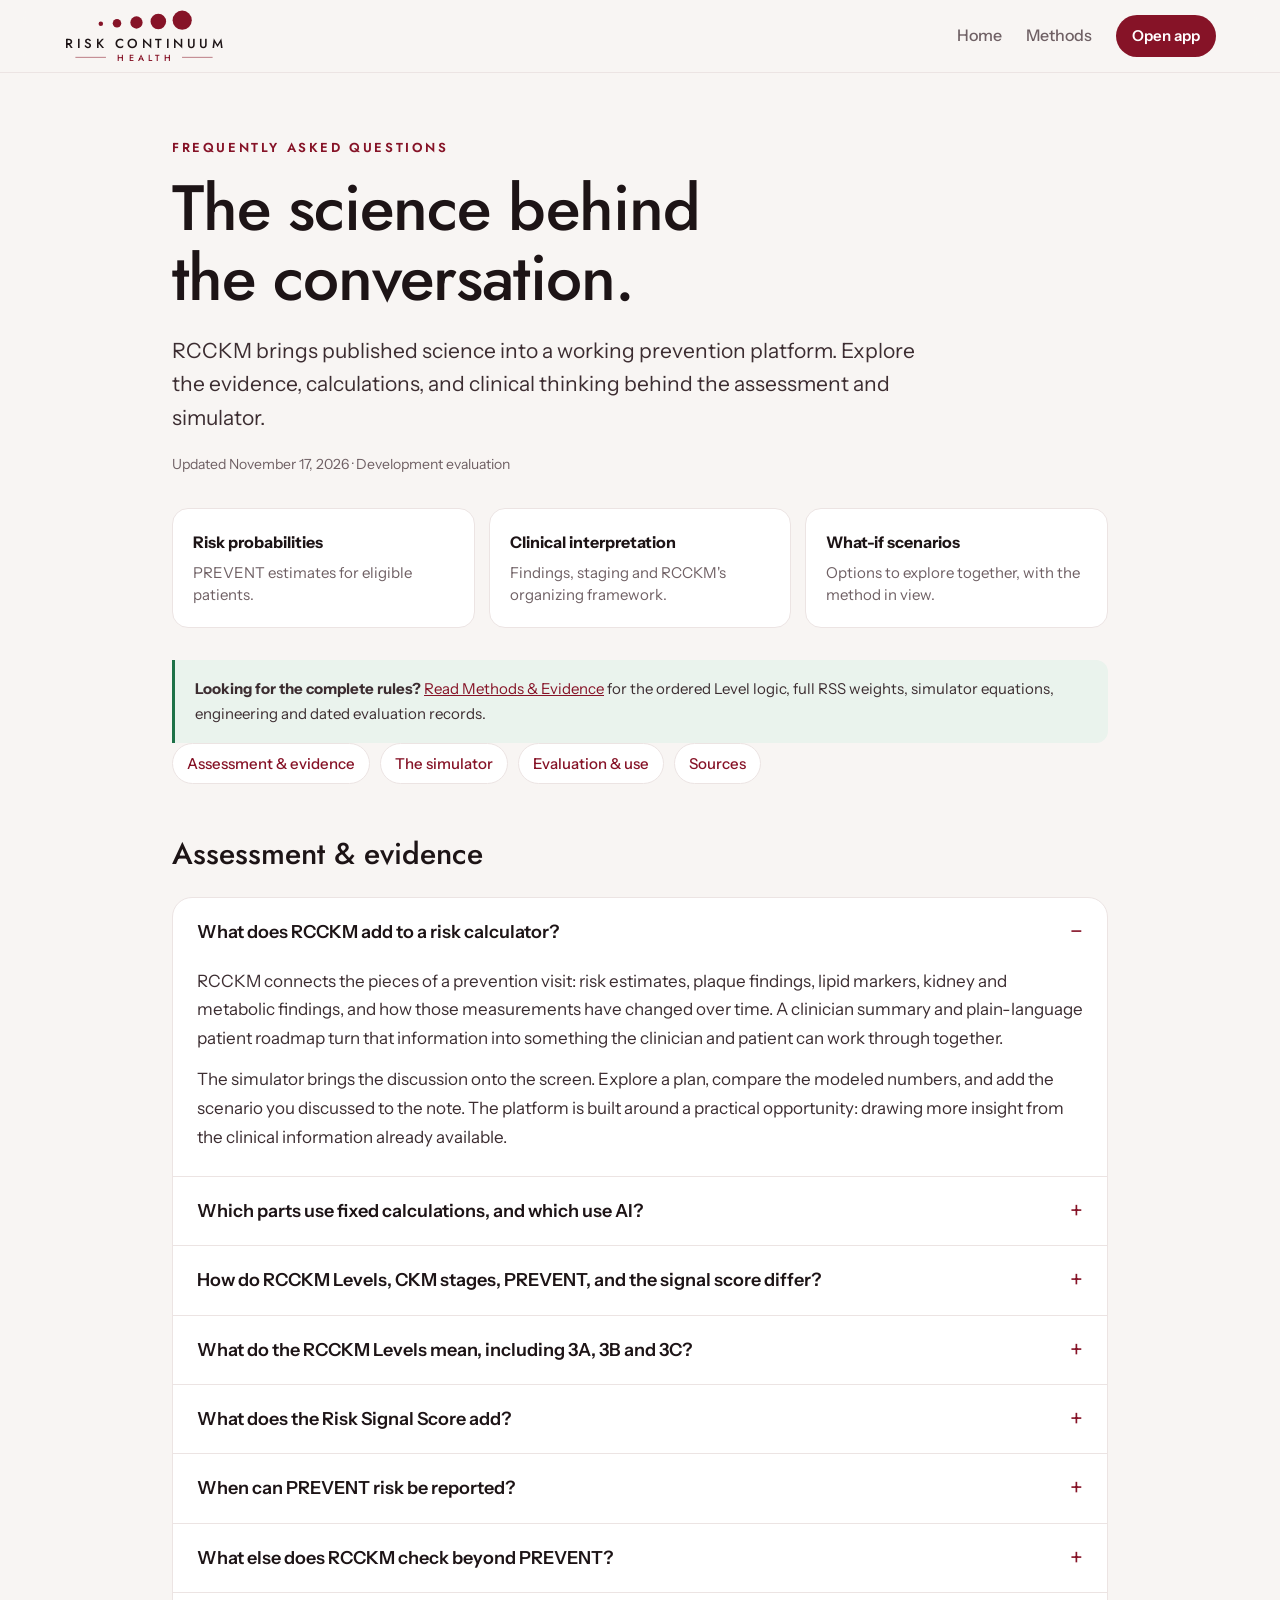
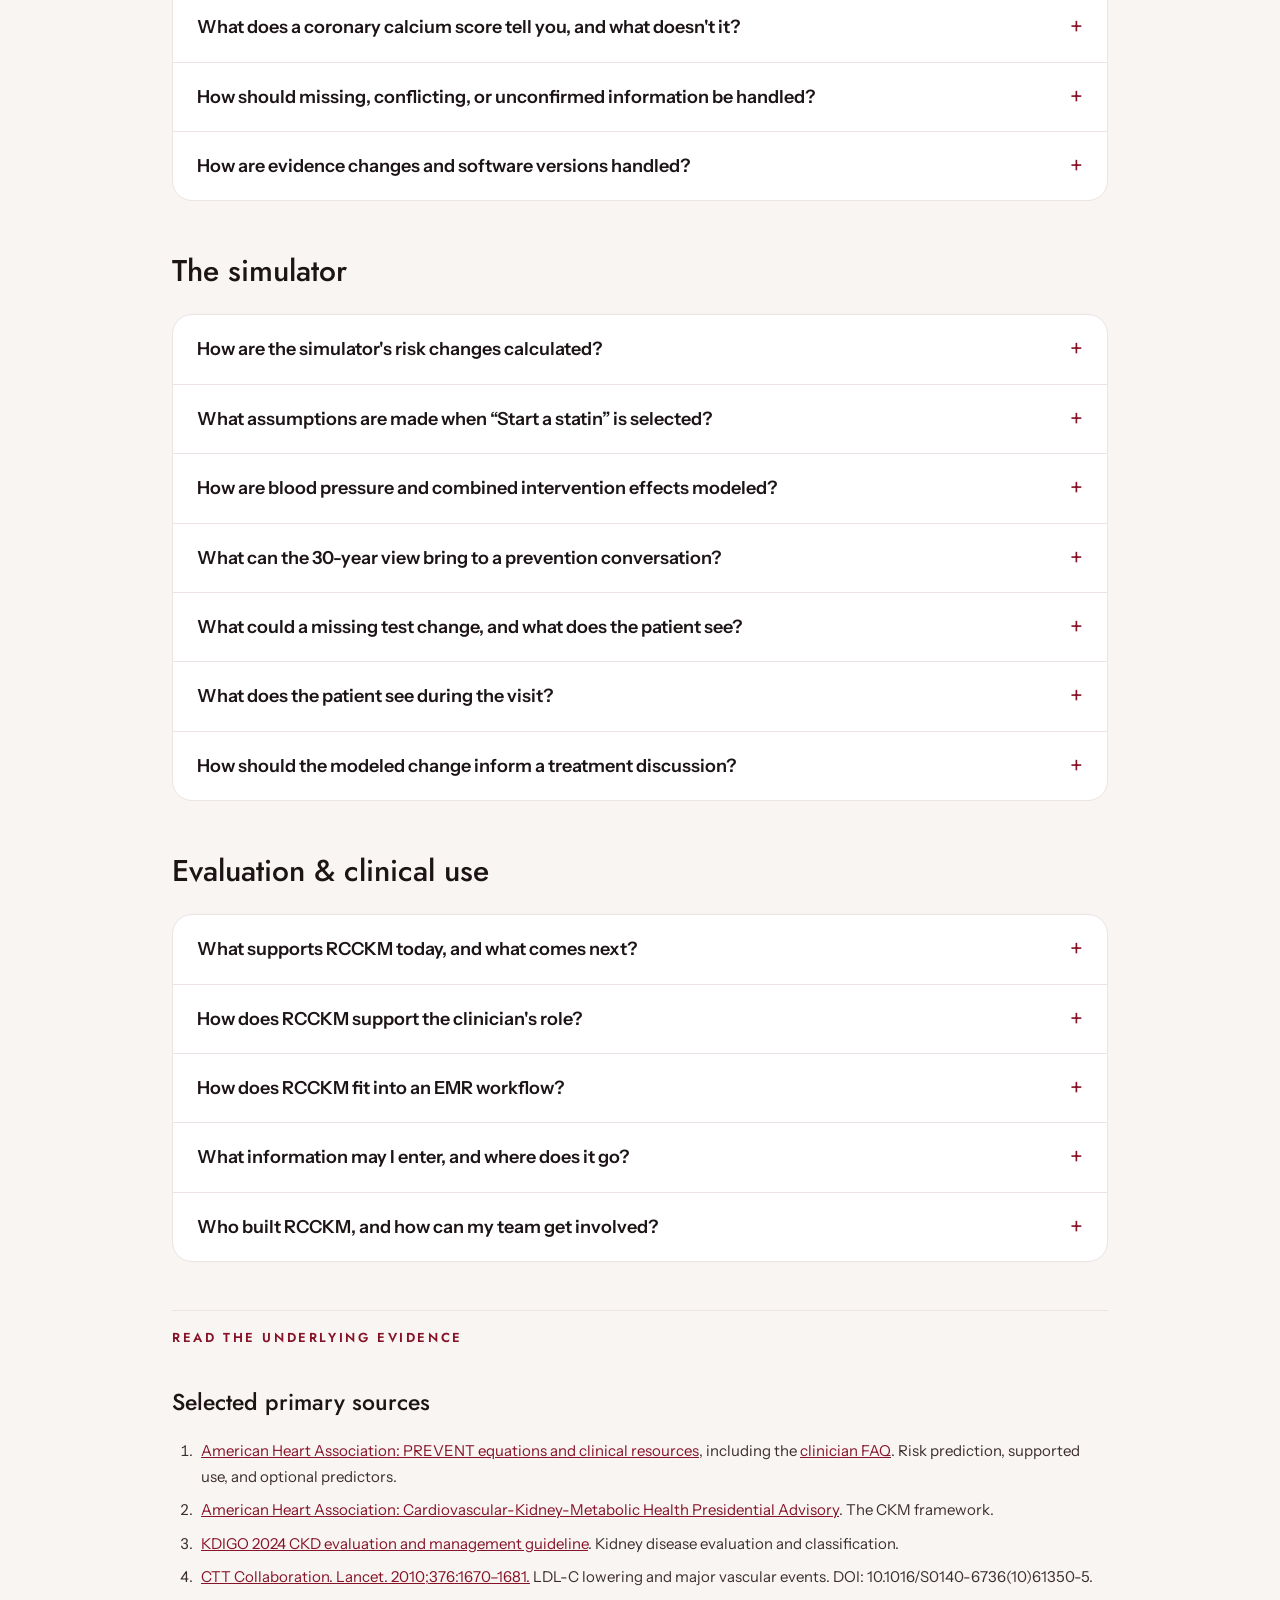
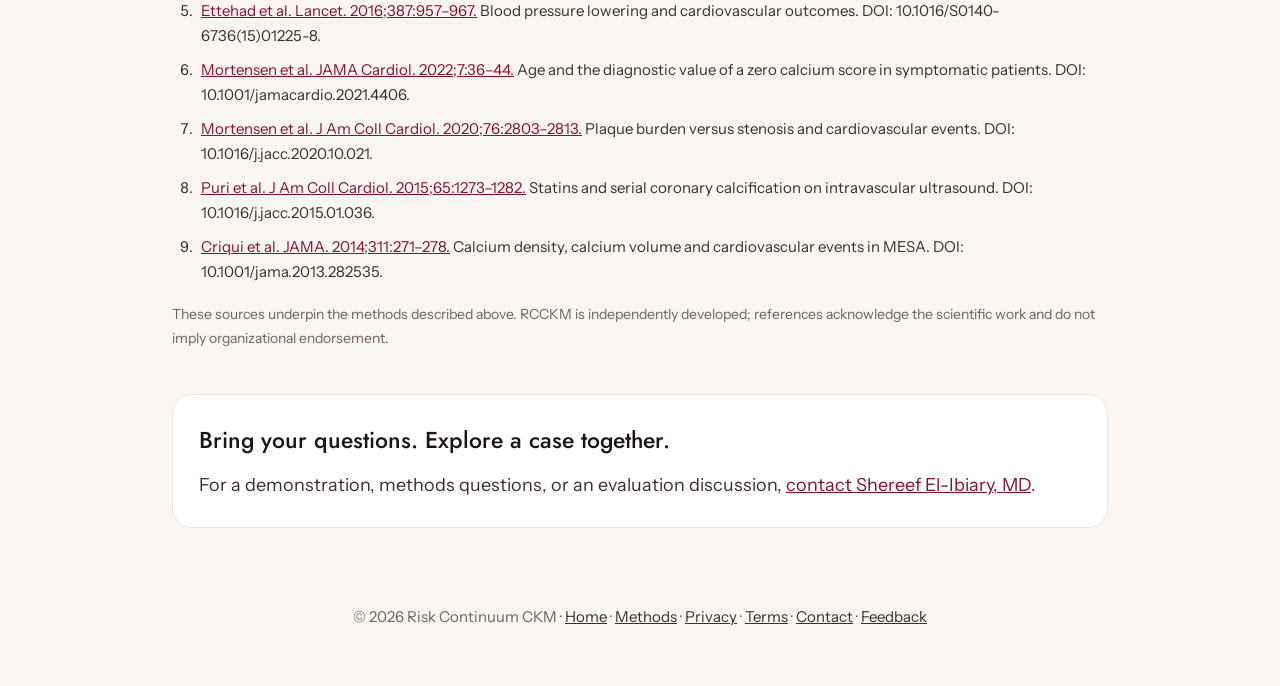
==== commit 59456cb5: "Landing, FAQ and methods: five more CKM checks (for app PR #146) Landing: 'Five more checks. No new " ====
--- a/faq.html
+++ b/faq.html
@@ -84,6 +84,10 @@
         <summary>When can PREVENT risk be reported?</summary>
         <div class="faq-answer"><p>PREVENT supports primary prevention assessment in eligible adults. RCCKM supports 10-year estimates at ages 30–79 and 30-year estimates at ages 30–59, when the required inputs and clinical eligibility criteria are met.</p><p>For known cardiovascular disease, established heart failure, or CAC of at least 300, RCCKM's eligibility rules direct attention to the disease context and withhold PREVENT. Clinicians confirm eligibility against the <a href="#source-prevent">AHA's full guidance</a>, including exclusions beyond those represented in the software.</p><p>Measured disease remains central to the assessment. Plaque and other established disease findings retain their clinical importance alongside any reported risk estimate.</p></div>
       </details>
+      <details id="ckm-checks">
+        <summary>What else does RCCKM check beyond PREVENT?</summary>
+        <div class="faq-answer"><p>Five more checks run on every assessment and stay silent until they find something:</p><ul><li><strong>FIB-4</strong> for liver fibrosis in MASLD.</li><li><strong>KFRE</strong> for kidney failure risk in CKD G3&ndash;G5.</li><li><strong>CHA&#8322;DS&#8322;-VASc</strong> for stroke prevention in atrial fibrillation.</li><li><strong>Natriuretic peptides</strong> for pre-heart failure.</li><li><strong>Primary aldosteronism</strong> screening in hypertension.</li></ul><p>When one matters, it adds a short tag to the line it belongs to, like <em>KFRE 5y 7.0% &rarr; nephrology</em>. Tap &ldquo;Why?&rdquo; for the guideline behind it. <a href="methods.html#ckm-checks">Cutoffs and sources</a>.</p></div>
+      </details>
       <details id="calcium-score">
         <summary>What does a coronary calcium score tell you, and what doesn't it?</summary>
         <div class="faq-answer"><p>CAC measures calcified coronary plaque. It is one of the strongest tools for estimating longer-term risk, which is why RCCKM uses it to refine Levels and statin decisions. It does not measure total plaque, noncalcified plaque, or how narrow any one artery is.</p><p><strong>CAC of 0 is not the same as no plaque.</strong> Early plaque is often noncalcified, and an artery can narrow before calcium appears. In a large registry of symptomatic patients with obstructive disease, a zero score was far more common in younger adults than in older ones. <a href="#source-cac-age">[6]</a> A zero score generally signals low near-term risk, but it carries less weight in younger patients and in those with strong risk factors.</p><p><strong>Plaque burden and stenosis are different measures.</strong> In the same registry, total calcified plaque burden predicted events better than stenosis itself, and patients with CAC of 0 had low event rates even when a stenosis was present. <a href="#source-cac-burden">[7]</a> How tight one blockage is, how much plaque there is overall, and the chance of a future event are related, but they are not interchangeable.</p><p><strong>A rising score on treatment is not necessarily failure.</strong> Statins can shrink plaque while making the plaque that remains more calcified. <a href="#source-statin-calcium">[8]</a> At the same calcium volume, denser calcium has been associated with fewer events. <a href="#source-cac-density">[9]</a> The direction of the score alone does not settle the question either way.</p><p><strong>“Hard” versus “soft” plaque is too simple.</strong> Risk depends on how much plaque there is, what it is made of, where it sits, how dense the calcium is, and how much it narrows the artery. When those questions matter, coronary CT angiography (CCTA) can show noncalcified plaque, total plaque burden and stenosis. RCCKM does not currently take CCTA results as an input.</p></div>
@@ -138,7 +142,7 @@
     <div class="faq-list">
       <details id="validation-status">
         <summary>What supports RCCKM today, and what comes next?</summary>
-        <div class="faq-answer"><p>RCCKM brings published PREVENT equations, established clinical frameworks, and trial evidence into a working assessment, simulator, clinician note, and patient roadmap. Development includes automated calculation checks against the AHA's official PREVENT implementation, clinical output snapshots of 738 synthetic and demo cases, clinical rule and boundary tests, and physician review of every change to clinical output before it merges. These checks support reproducibility and help identify unintended changes within the tested software version and scope.</p><p><strong>The next step is independent clinical evaluation.</strong> Planned questions include agreement with clinical reviewers, usability, decision time, and patient understanding. Evidence that RCCKM improves clinician decisions, workflow efficiency, shared decision making, or patient outcomes has not yet been established in independent prospective studies. PREVENT's published validation supports the source equations; RCCKM's interpretations and simulator assumptions require their own evaluation.</p><p class="faq-note">Current phase: early access, with a working platform and a clear path toward clinical evaluation. We welcome clinicians and research partners interested in helping build that evidence.</p></div>
+        <div class="faq-answer"><p>RCCKM brings published PREVENT equations, established clinical frameworks, and trial evidence into a working assessment, simulator, clinician note, and patient roadmap. Development includes automated calculation checks against the AHA's official PREVENT implementation, clinical output snapshots of 763 test and demo cases, clinical rule and boundary tests, and physician review of every change to clinical output before it merges. These checks support reproducibility and help identify unintended changes within the tested software version and scope.</p><p><strong>The next step is independent clinical evaluation.</strong> Planned questions include agreement with clinical reviewers, usability, decision time, and patient understanding. Evidence that RCCKM improves clinician decisions, workflow efficiency, shared decision making, or patient outcomes has not yet been established in independent prospective studies. PREVENT's published validation supports the source equations; RCCKM's interpretations and simulator assumptions require their own evaluation.</p><p class="faq-note">Current phase: early access, with a working platform and a clear path toward clinical evaluation. We welcome clinicians and research partners interested in helping build that evidence.</p></div>
       </details>
       <details id="clinician-role">
         <summary>How does RCCKM support the clinician's role?</summary>
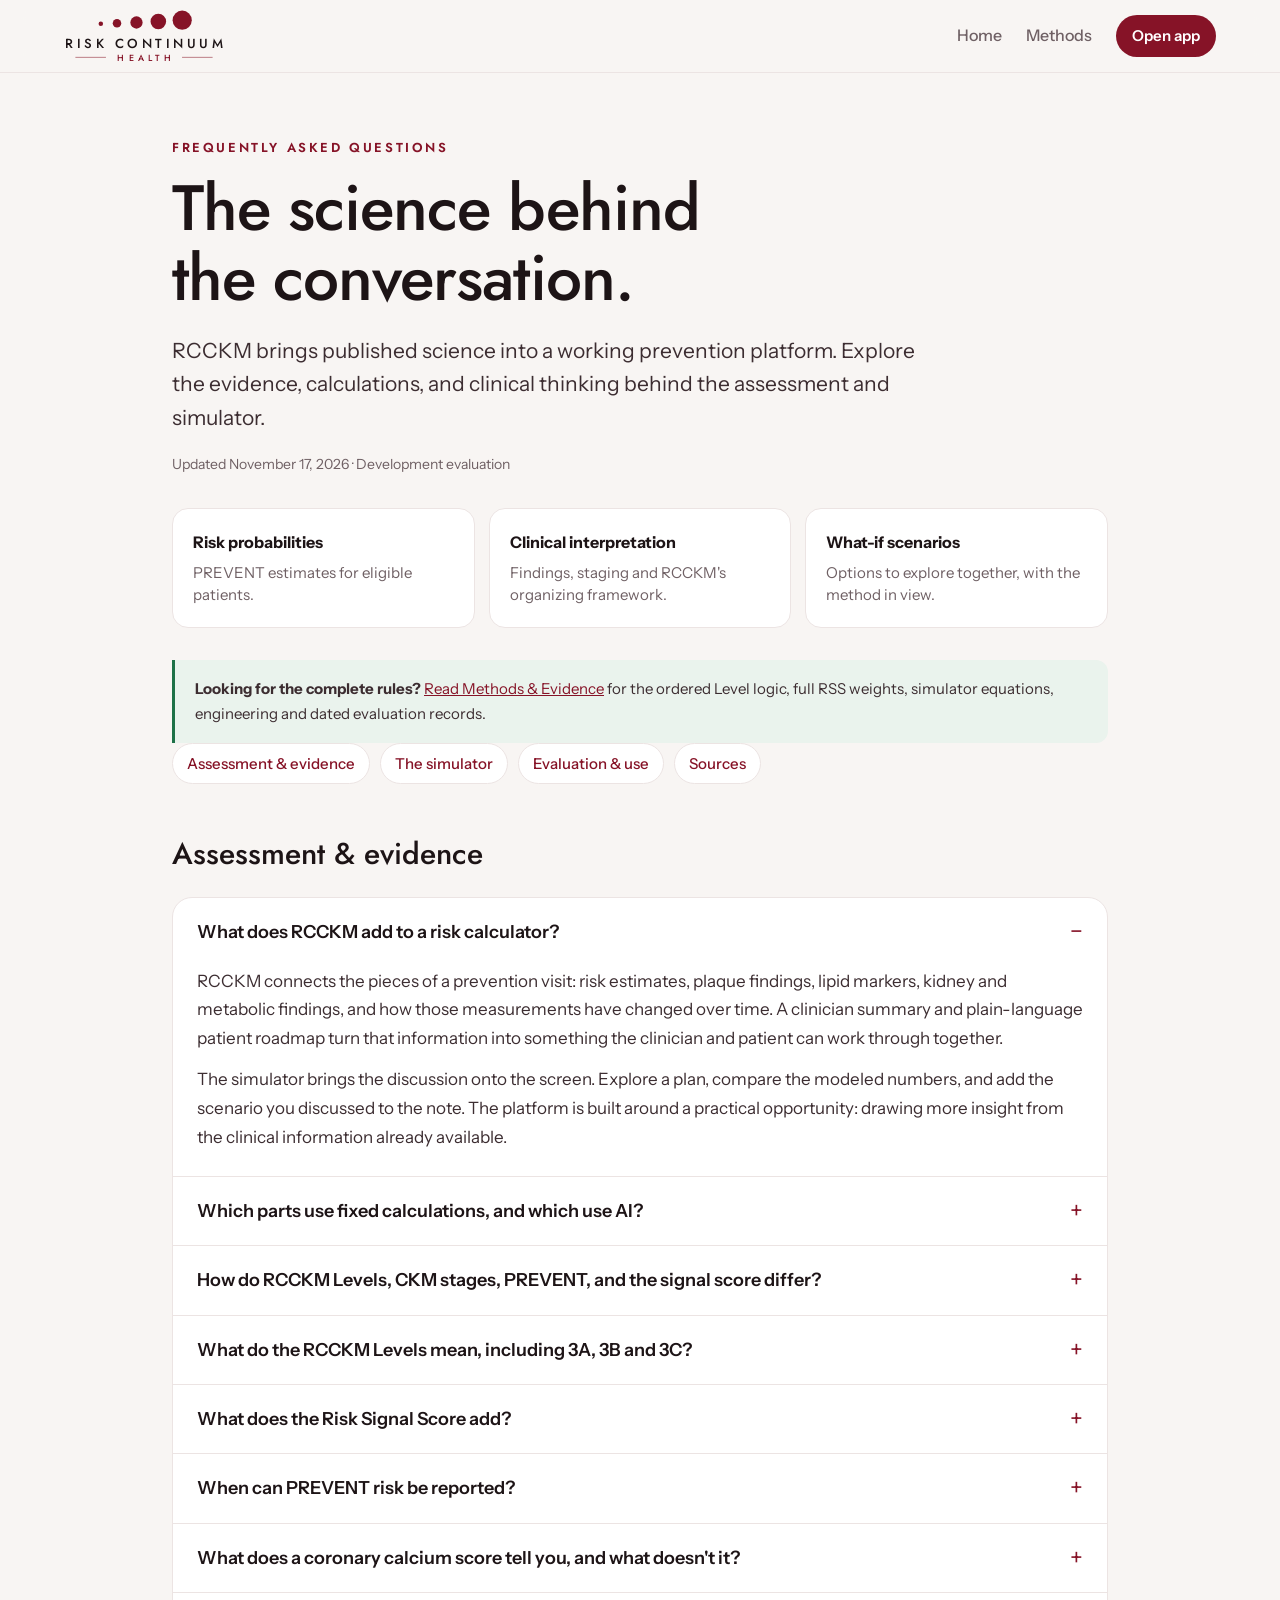
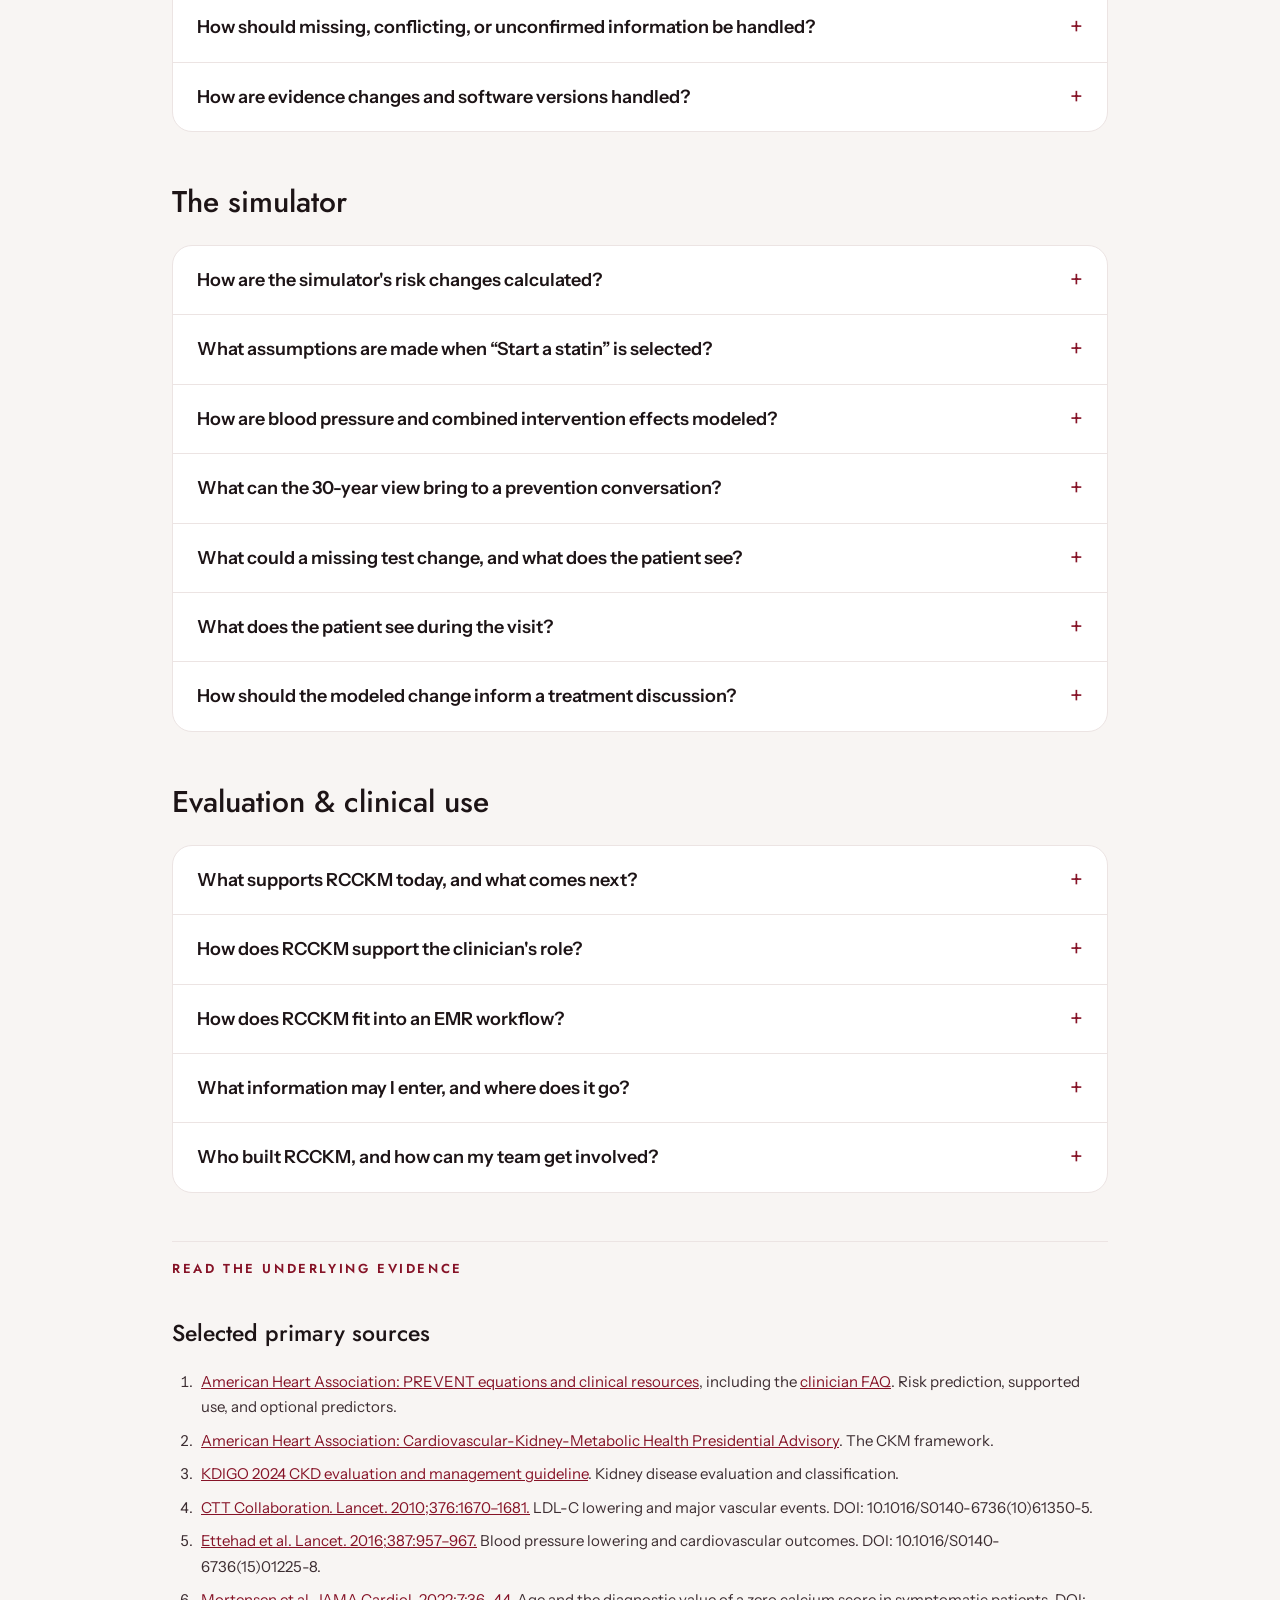
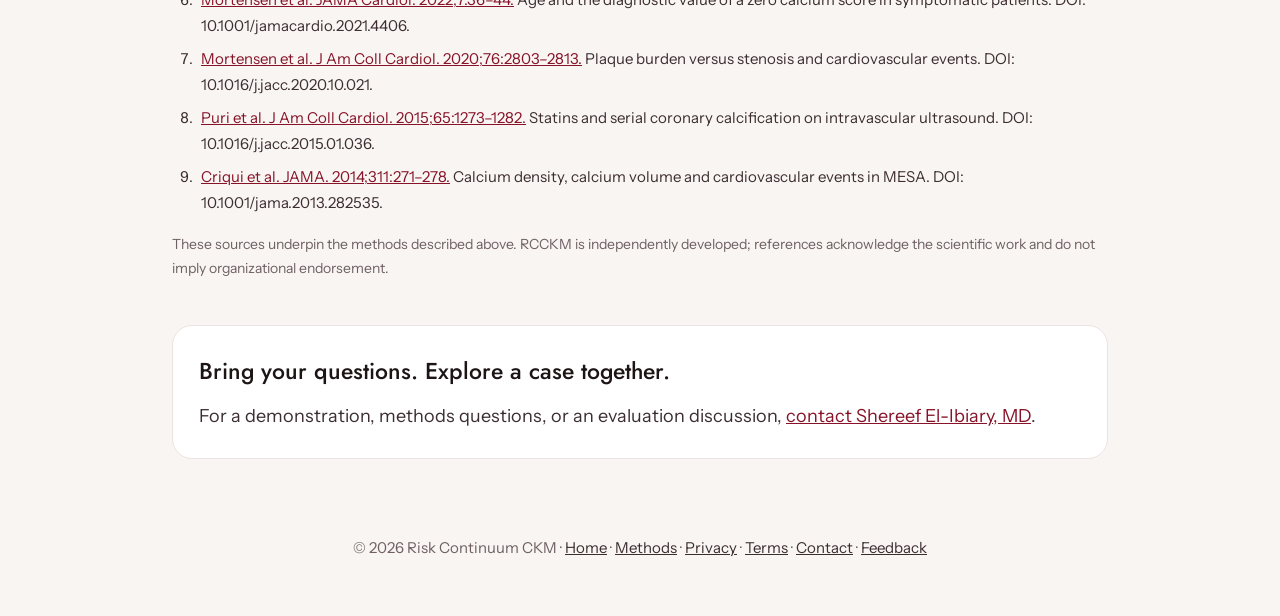
==== commit 029ad2f5: "Merge pull request #41 from shereefelibiary-tech/landing-curves-methods-v15 Landing: one curve per s" ====
--- a/faq.html
+++ b/faq.html
@@ -83,10 +83,6 @@
       <details id="prevent-eligibility">
         <summary>When can PREVENT risk be reported?</summary>
         <div class="faq-answer"><p>PREVENT supports primary prevention assessment in eligible adults. RCCKM supports 10-year estimates at ages 30–79 and 30-year estimates at ages 30–59, when the required inputs and clinical eligibility criteria are met.</p><p>For known cardiovascular disease, established heart failure, or CAC of at least 300, RCCKM's eligibility rules direct attention to the disease context and withhold PREVENT. Clinicians confirm eligibility against the <a href="#source-prevent">AHA's full guidance</a>, including exclusions beyond those represented in the software.</p><p>Measured disease remains central to the assessment. Plaque and other established disease findings retain their clinical importance alongside any reported risk estimate.</p></div>
-      </details>
-      <details id="ckm-checks">
-        <summary>What else does RCCKM check beyond PREVENT?</summary>
-        <div class="faq-answer"><p>Five more checks run on every assessment and stay silent until they find something:</p><ul><li><strong>FIB-4</strong> for liver fibrosis in MASLD.</li><li><strong>KFRE</strong> for kidney failure risk in CKD G3&ndash;G5.</li><li><strong>CHA&#8322;DS&#8322;-VASc</strong> for stroke prevention in atrial fibrillation.</li><li><strong>Natriuretic peptides</strong> for pre-heart failure.</li><li><strong>Primary aldosteronism</strong> screening in hypertension.</li></ul><p>When one matters, it adds a short tag to the line it belongs to, like <em>KFRE 5y 7.0% &rarr; nephrology</em>. Tap &ldquo;Why?&rdquo; for the guideline behind it. <a href="methods.html#ckm-checks">Cutoffs and sources</a>.</p></div>
       </details>
       <details id="calcium-score">
         <summary>What does a coronary calcium score tell you, and what doesn't it?</summary>
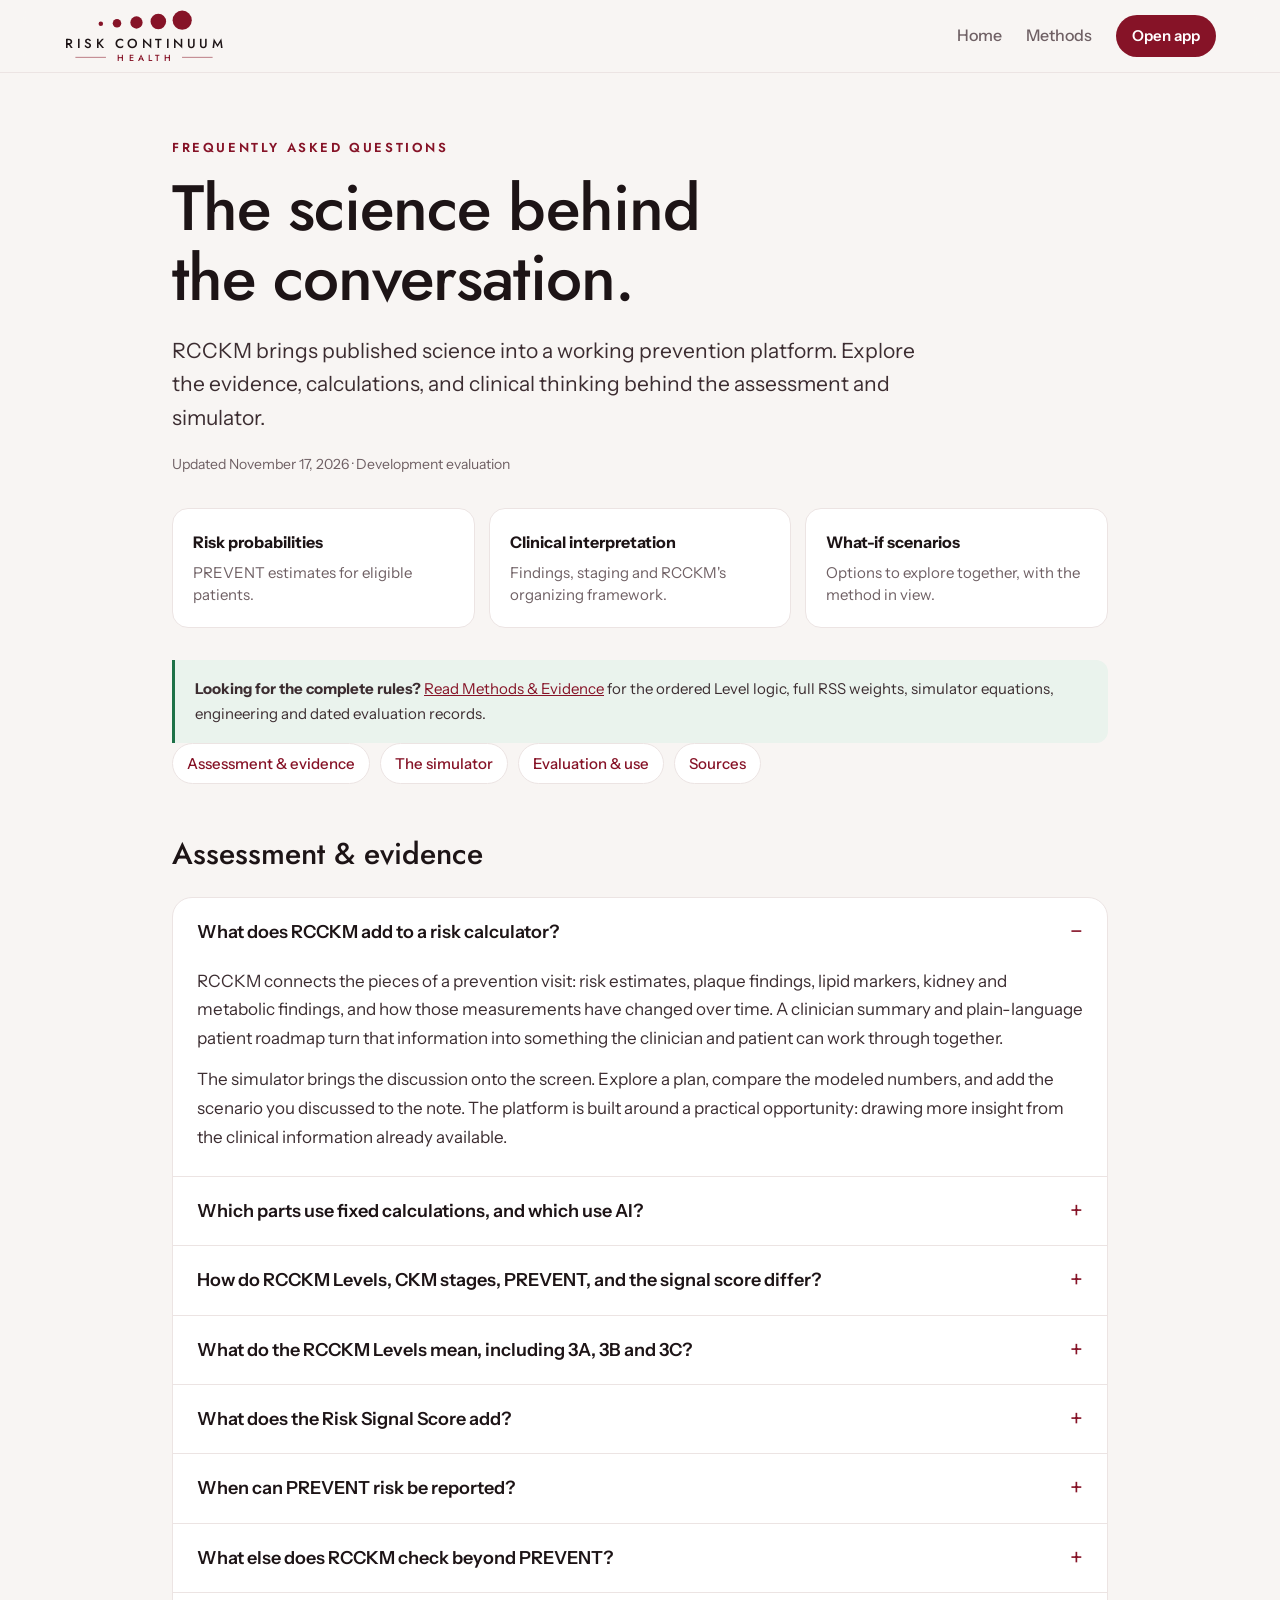
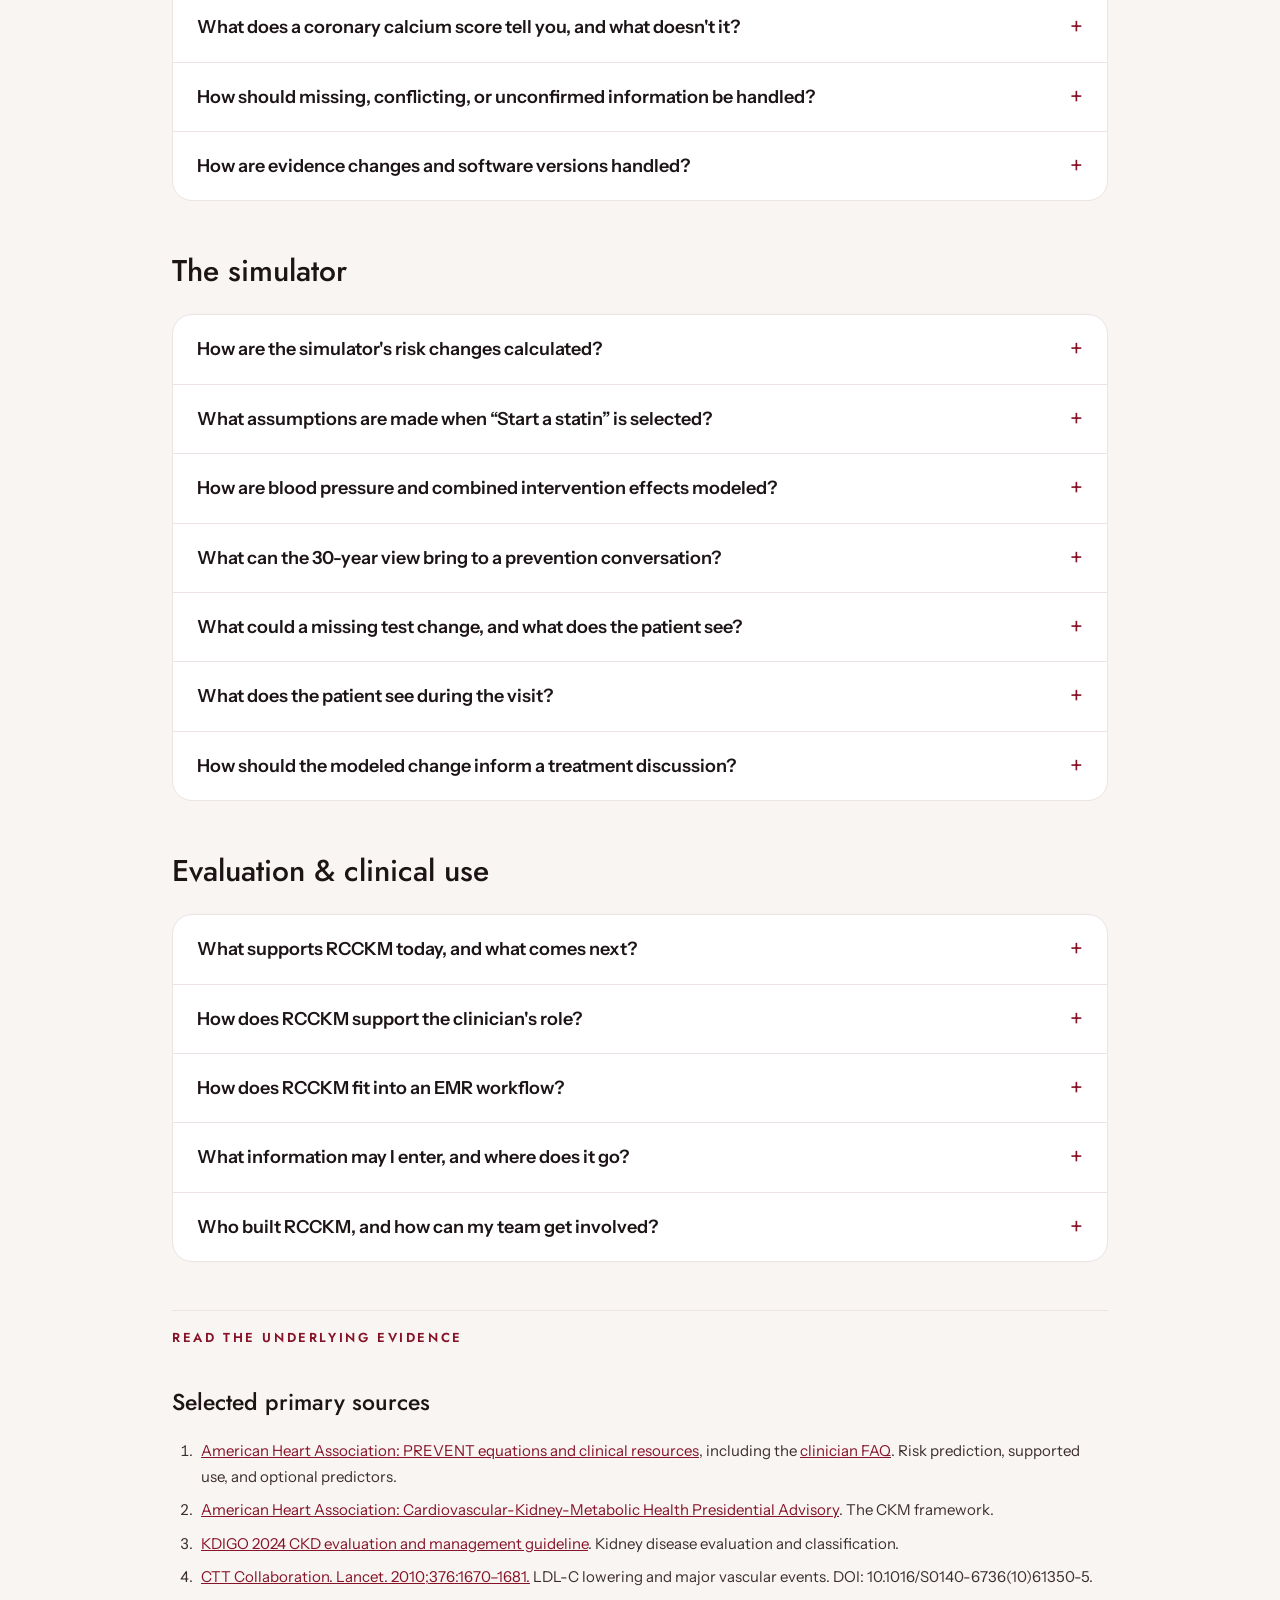
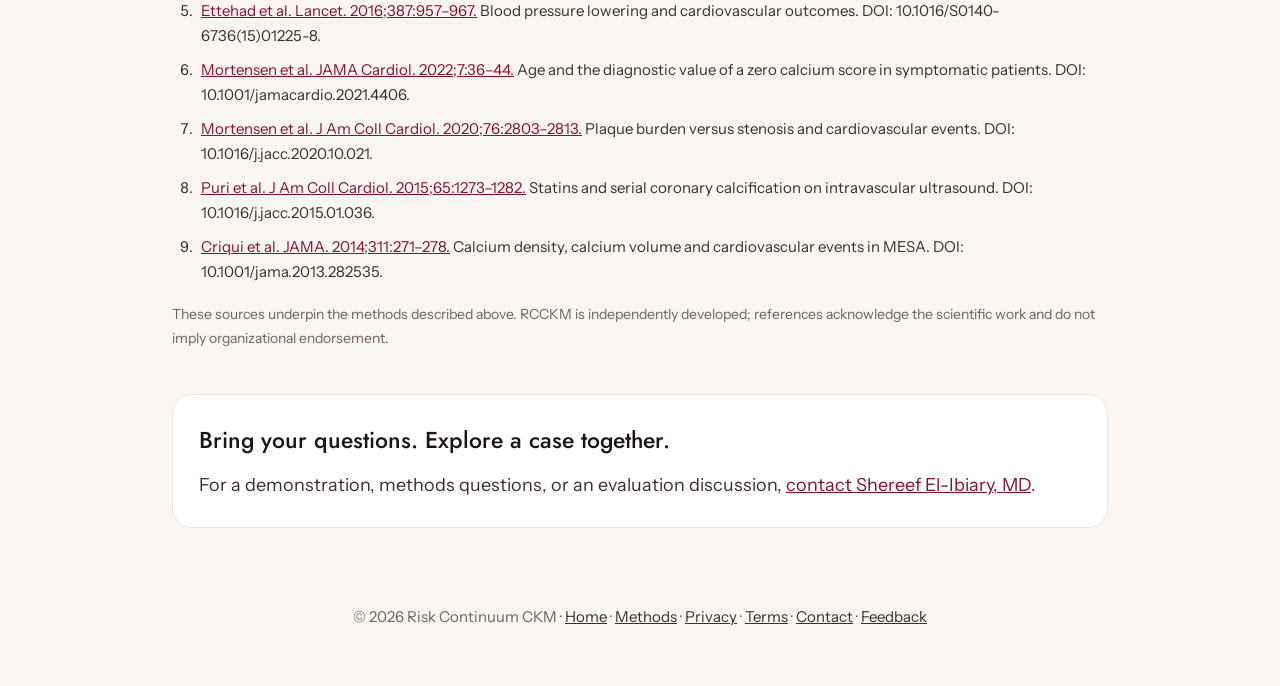
==== commit 5d6140c1: "Merge pull request #42 from shereefelibiary-tech/landing-ckm-assessments Five more CKM checks: landi" ====
--- a/faq.html
+++ b/faq.html
@@ -84,6 +84,10 @@
         <summary>When can PREVENT risk be reported?</summary>
         <div class="faq-answer"><p>PREVENT supports primary prevention assessment in eligible adults. RCCKM supports 10-year estimates at ages 30–79 and 30-year estimates at ages 30–59, when the required inputs and clinical eligibility criteria are met.</p><p>For known cardiovascular disease, established heart failure, or CAC of at least 300, RCCKM's eligibility rules direct attention to the disease context and withhold PREVENT. Clinicians confirm eligibility against the <a href="#source-prevent">AHA's full guidance</a>, including exclusions beyond those represented in the software.</p><p>Measured disease remains central to the assessment. Plaque and other established disease findings retain their clinical importance alongside any reported risk estimate.</p></div>
       </details>
+      <details id="ckm-checks">
+        <summary>What else does RCCKM check beyond PREVENT?</summary>
+        <div class="faq-answer"><p>Five more checks run on every assessment and stay silent until they find something:</p><ul><li><strong>FIB-4</strong> for liver fibrosis in MASLD.</li><li><strong>KFRE</strong> for kidney failure risk in CKD G3&ndash;G5.</li><li><strong>CHA&#8322;DS&#8322;-VASc</strong> for stroke prevention in atrial fibrillation.</li><li><strong>Natriuretic peptides</strong> for pre-heart failure.</li><li><strong>Primary aldosteronism</strong> screening in hypertension.</li></ul><p>When one matters, it adds a short tag to the line it belongs to, like <em>KFRE 5y 7.0% &rarr; nephrology</em>. Tap &ldquo;Why?&rdquo; for the guideline behind it. <a href="methods.html#ckm-checks">Cutoffs and sources</a>.</p></div>
+      </details>
       <details id="calcium-score">
         <summary>What does a coronary calcium score tell you, and what doesn't it?</summary>
         <div class="faq-answer"><p>CAC measures calcified coronary plaque. It is one of the strongest tools for estimating longer-term risk, which is why RCCKM uses it to refine Levels and statin decisions. It does not measure total plaque, noncalcified plaque, or how narrow any one artery is.</p><p><strong>CAC of 0 is not the same as no plaque.</strong> Early plaque is often noncalcified, and an artery can narrow before calcium appears. In a large registry of symptomatic patients with obstructive disease, a zero score was far more common in younger adults than in older ones. <a href="#source-cac-age">[6]</a> A zero score generally signals low near-term risk, but it carries less weight in younger patients and in those with strong risk factors.</p><p><strong>Plaque burden and stenosis are different measures.</strong> In the same registry, total calcified plaque burden predicted events better than stenosis itself, and patients with CAC of 0 had low event rates even when a stenosis was present. <a href="#source-cac-burden">[7]</a> How tight one blockage is, how much plaque there is overall, and the chance of a future event are related, but they are not interchangeable.</p><p><strong>A rising score on treatment is not necessarily failure.</strong> Statins can shrink plaque while making the plaque that remains more calcified. <a href="#source-statin-calcium">[8]</a> At the same calcium volume, denser calcium has been associated with fewer events. <a href="#source-cac-density">[9]</a> The direction of the score alone does not settle the question either way.</p><p><strong>“Hard” versus “soft” plaque is too simple.</strong> Risk depends on how much plaque there is, what it is made of, where it sits, how dense the calcium is, and how much it narrows the artery. When those questions matter, coronary CT angiography (CCTA) can show noncalcified plaque, total plaque burden and stenosis. RCCKM does not currently take CCTA results as an input.</p></div>
